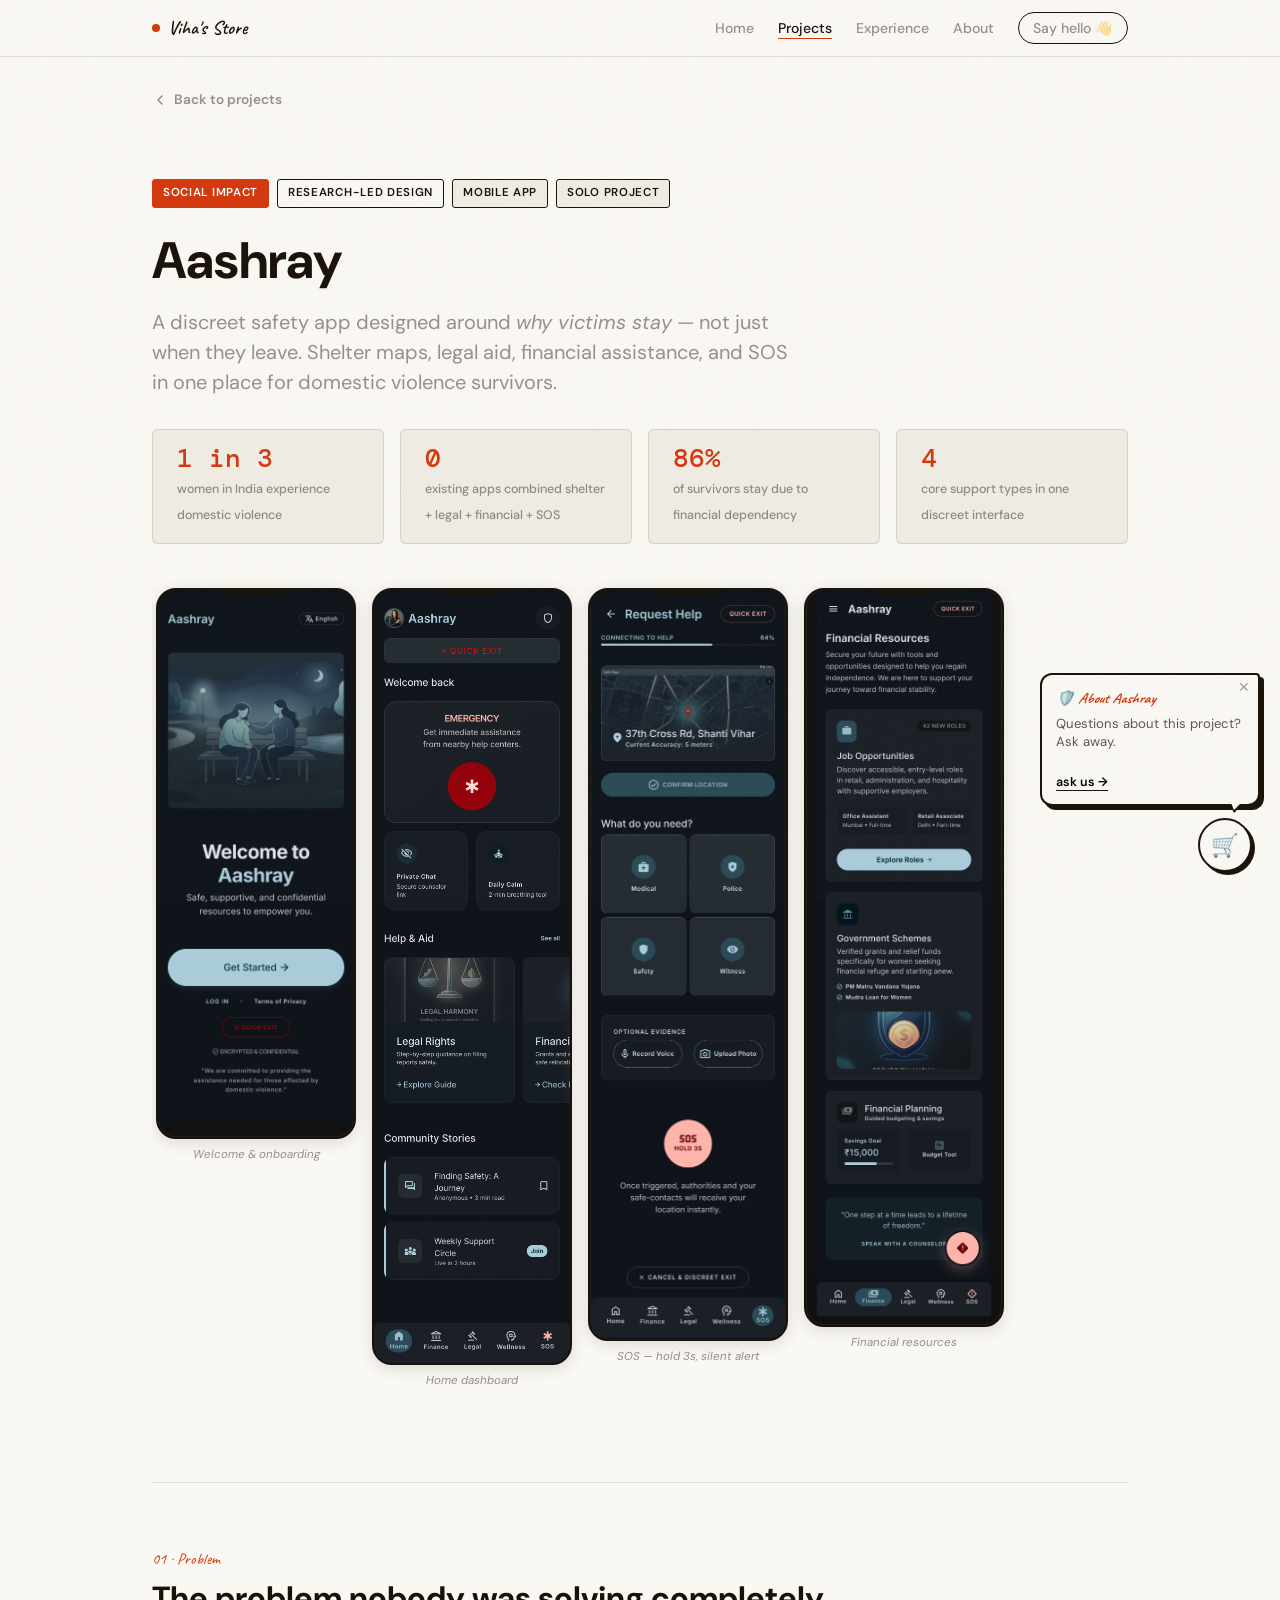
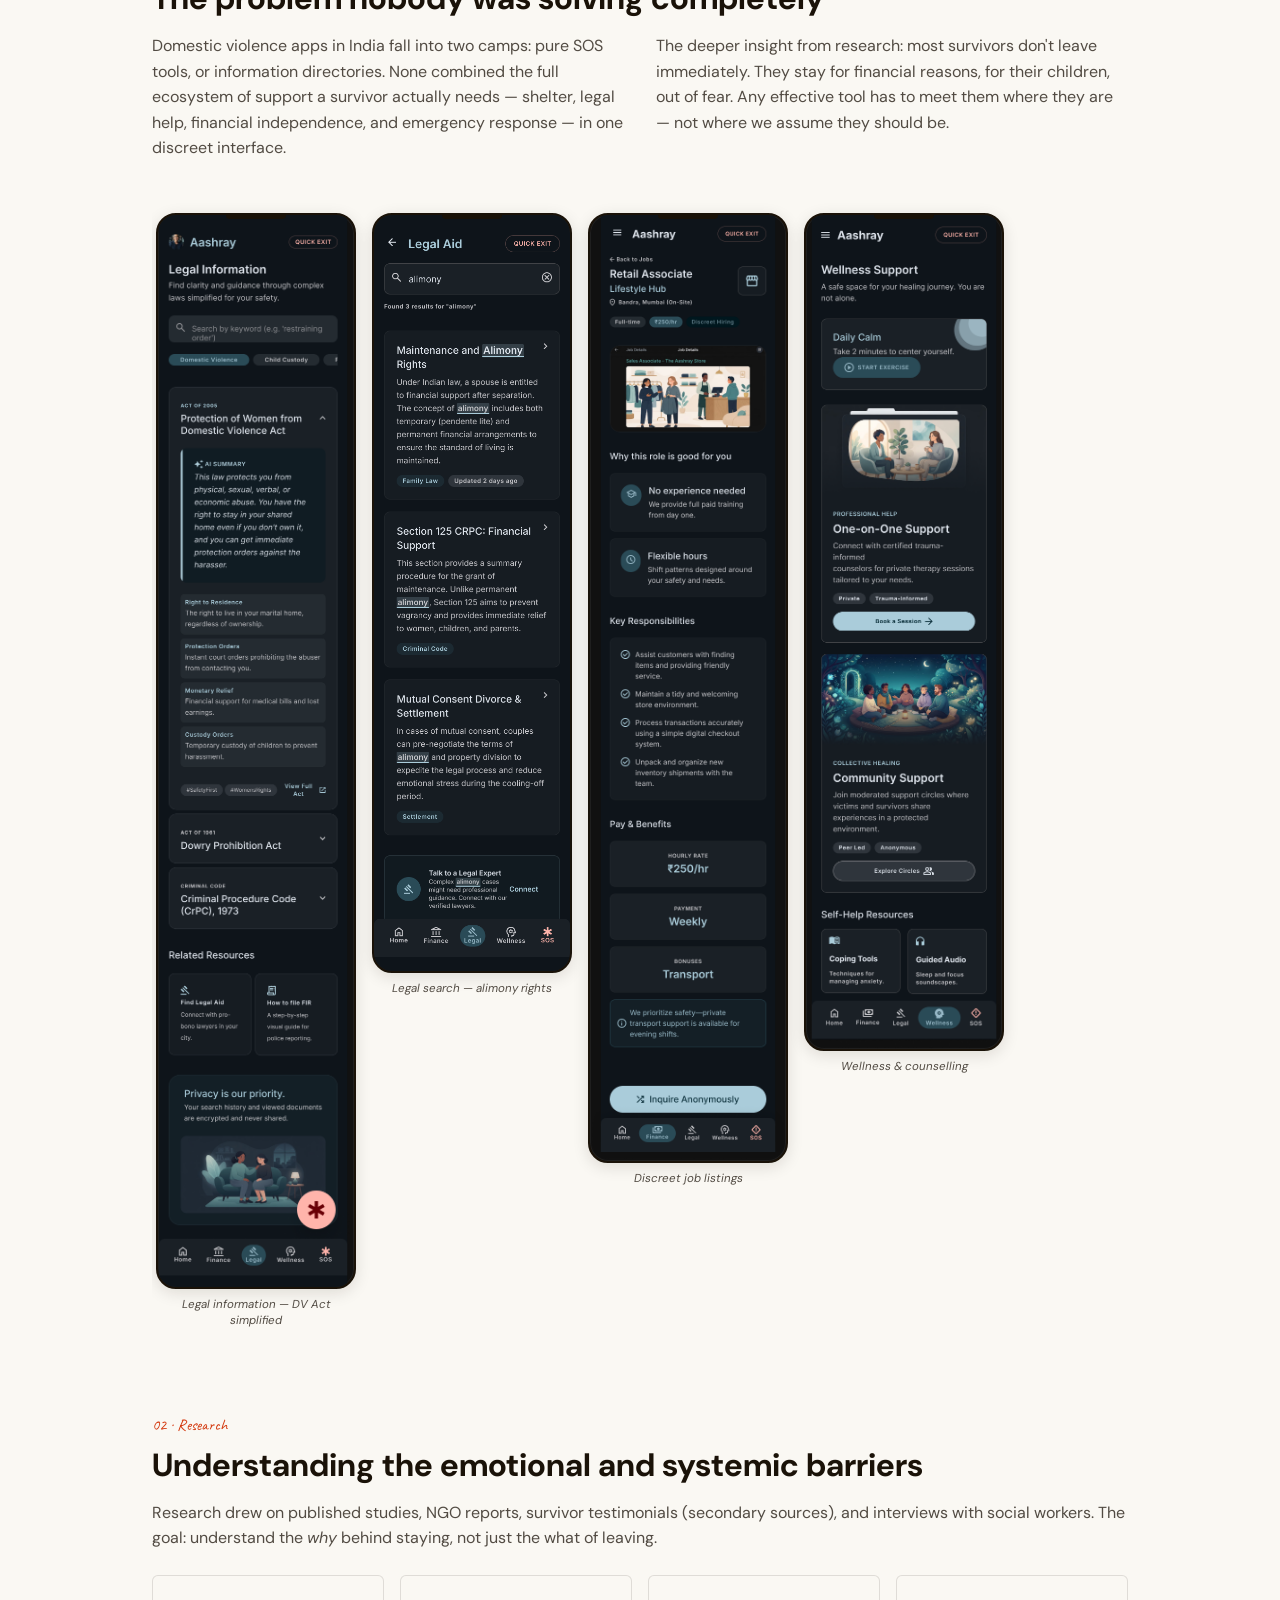
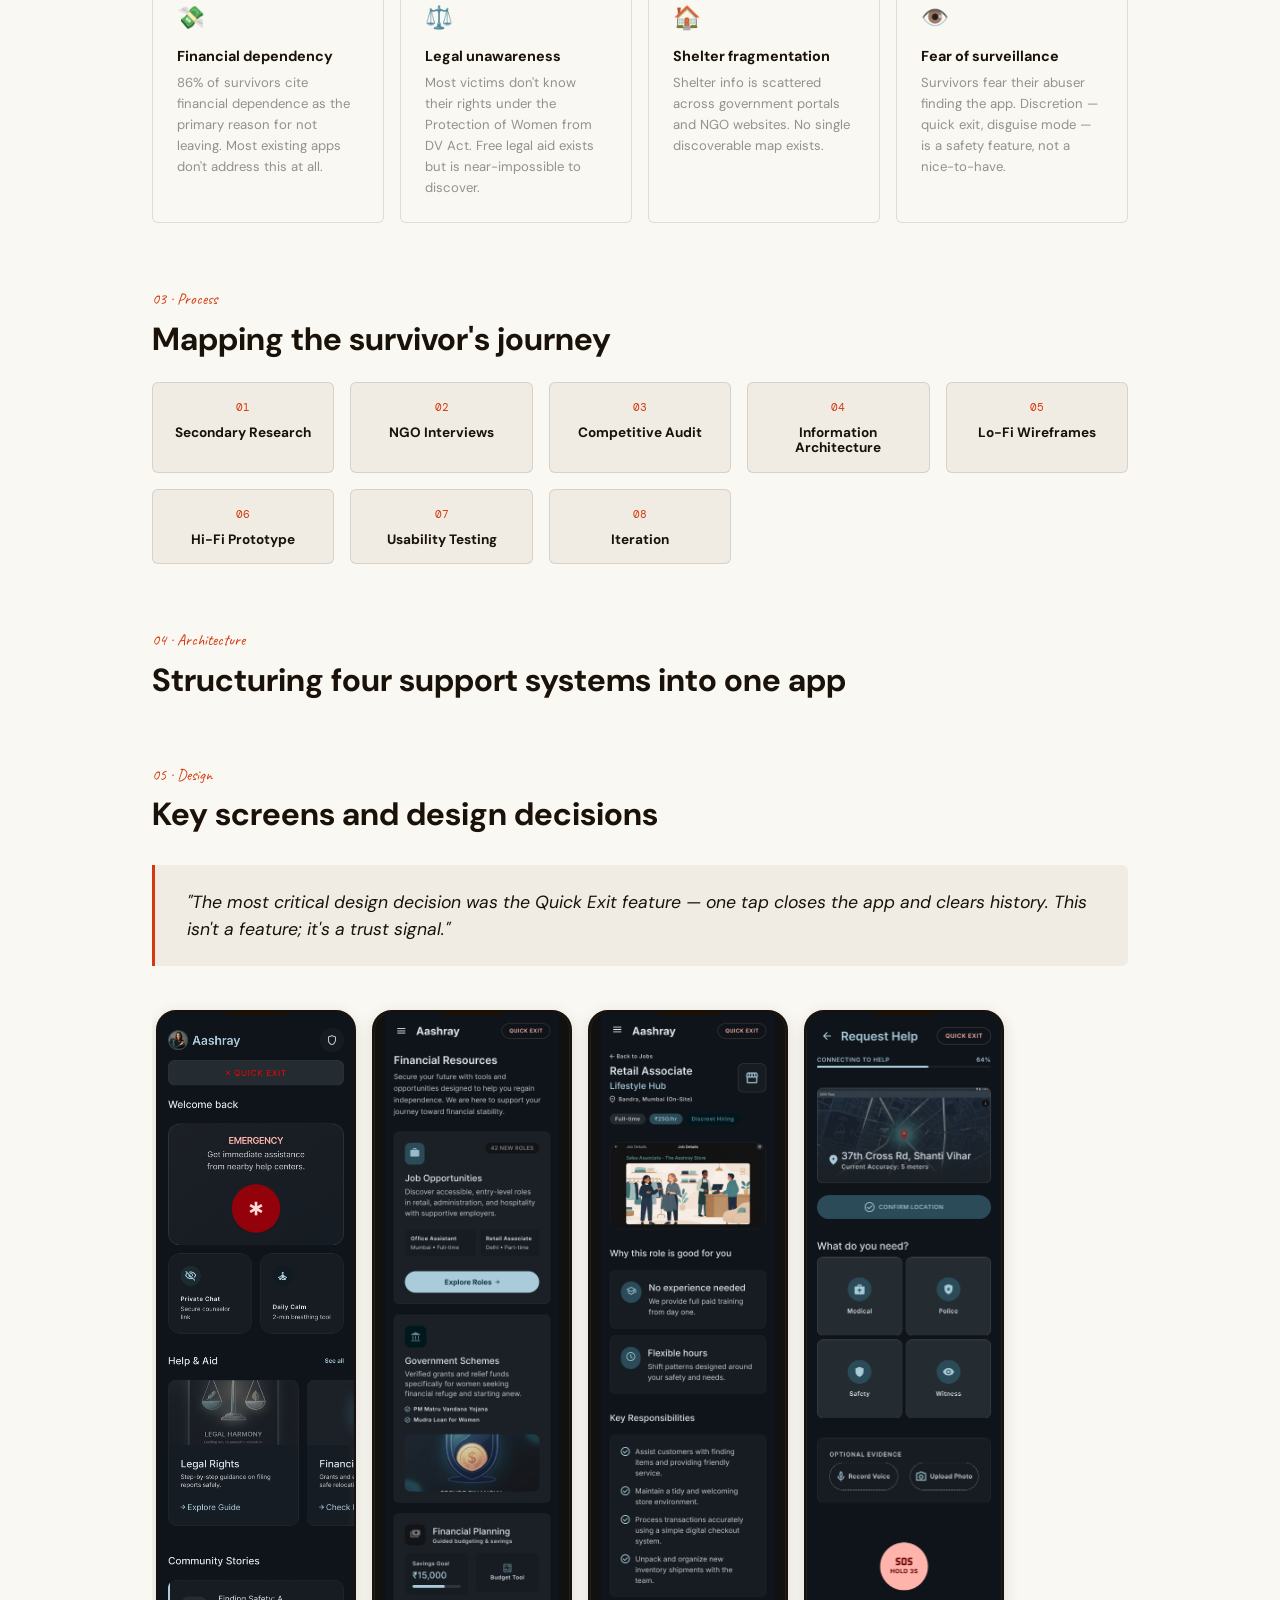
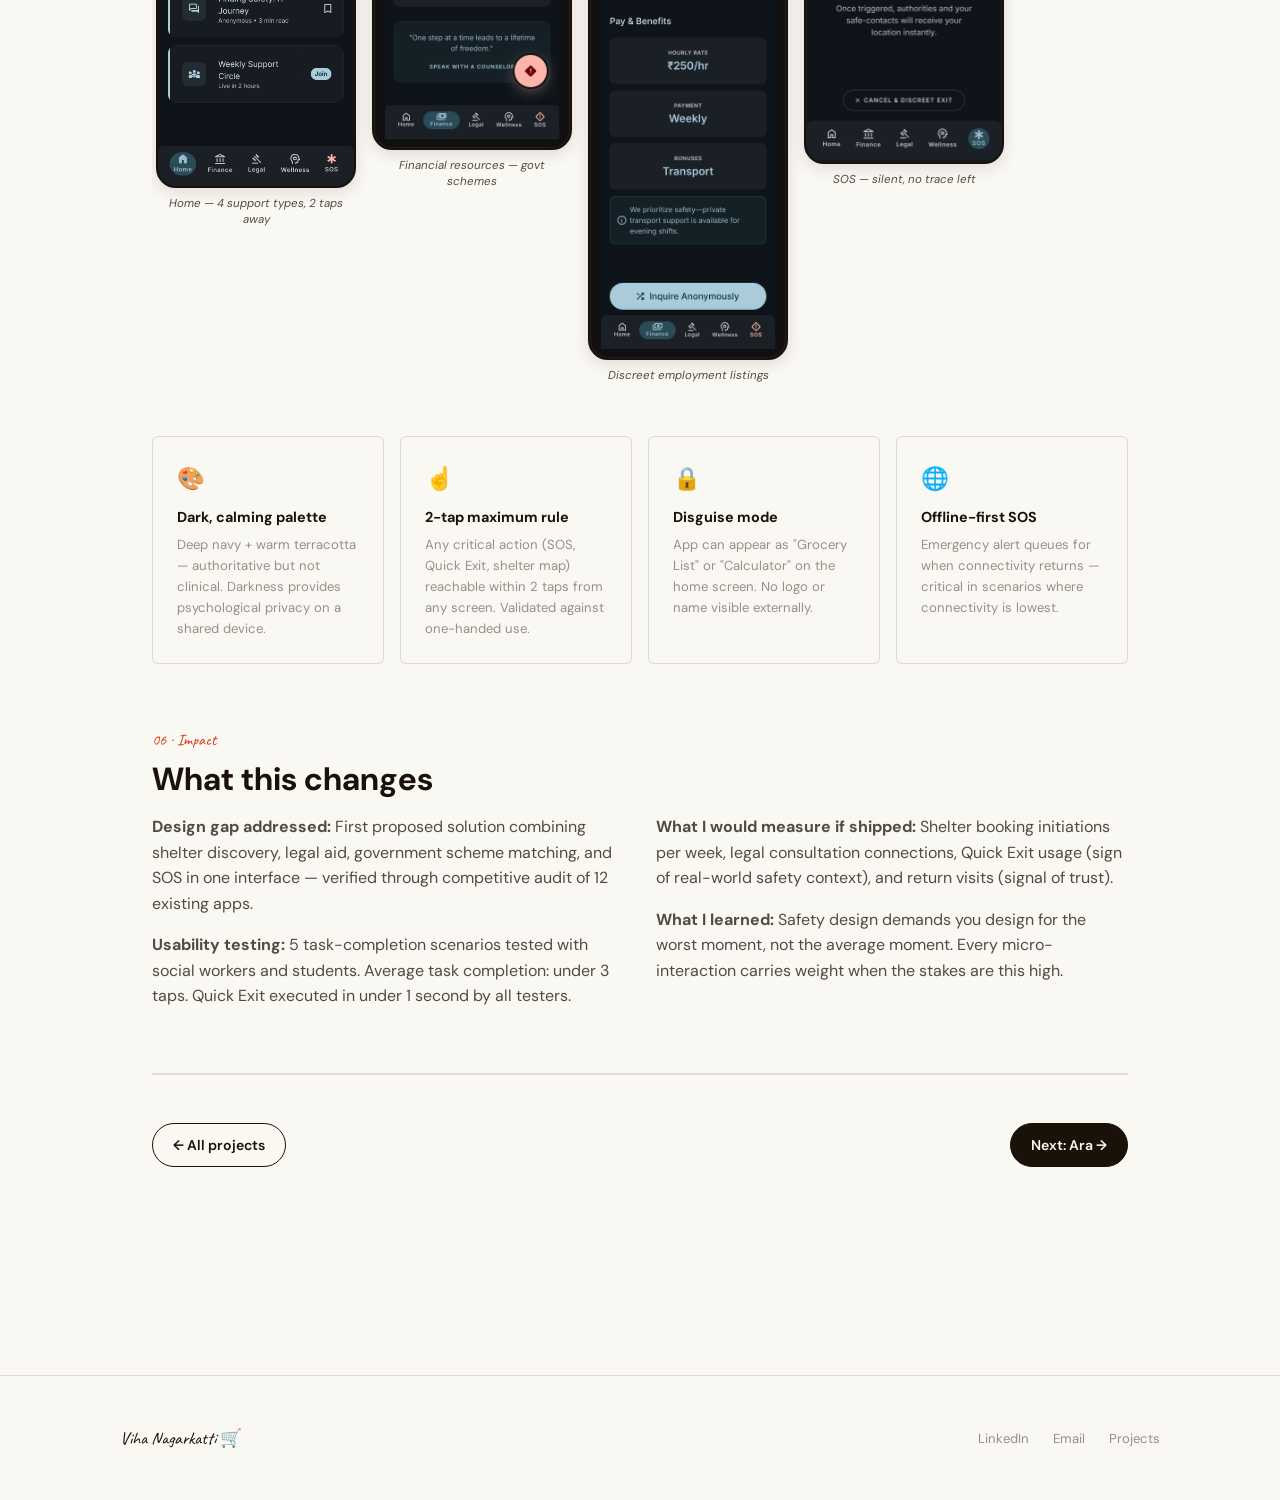
==== aashray.html @ 4f0129bf "initial portfolio" ====
<!DOCTYPE html>
<html lang="en">
<head>
  <meta charset="UTF-8" />
  <meta name="viewport" content="width=device-width, initial-scale=1.0" />
  <title>Aashray — Viha Nagarkatti</title>
  <link rel="preconnect" href="https://fonts.googleapis.com" />
  <link rel="preconnect" href="https://fonts.gstatic.com" crossorigin />
  <link href="https://fonts.googleapis.com/css2?family=Caveat:wght@400;500;600;700&family=DM+Sans:ital,opsz,wght@0,9..40,300;0,9..40,400;0,9..40,500;0,9..40,600;0,9..40,700;1,9..40,400&family=DM+Mono:wght@400;500&display=swap" rel="stylesheet" />
  <link rel="stylesheet" href="style.css" />
  <style>
    :root { --project-accent: #c0392b; }
    /* Screen gallery */
    .screen-gallery {
      display: grid;
      grid-template-columns: repeat(auto-fill, minmax(200px, 1fr));
      gap: 16px;
      margin: 24px 0;
    }
    .screen-gallery.wide { grid-template-columns: repeat(auto-fill, minmax(280px, 1fr)); }
    .screen-item { position: relative; }
    .screen-item img {
      width: 100%;
      height: auto;
      display: block;
      border-radius: 8px;
      border: 1px solid var(--faint);
      transition: transform .2s ease, box-shadow .2s ease;
    }
    .screen-item img:hover { transform: translateY(-4px); box-shadow: 0 12px 32px rgba(26,18,8,0.12); }
    .screen-caption {
      font-size: 0.75rem;
      color: var(--mid);
      margin-top: 8px;
      line-height: 1.4;
      font-style: italic;
    }
    .screen-single img {
      width: 100%;
      height: auto;
      display: block;
      border-radius: 8px;
      border: 1px solid var(--faint);
    }
    /* Full-width image block */
    .img-full {
      margin: 28px 0;
      border-radius: 8px;
      overflow: hidden;
      border: 1px solid var(--faint);
    }
    .img-full img { width: 100%; height: auto; display: block; }
    .img-caption {
      padding: 10px 16px;
      font-size: 0.78rem;
      color: var(--mid);
      font-style: italic;
      border-top: 1px solid var(--faint);
      background: var(--shelf-bg);
    }
  </style>
</head>
<body>

<nav class="nav">
  <div class="nav-inner">
    <a href="index.html" class="nav-logo"><span class="nav-logo-dot"></span>Viha's Store</a>
    <ul class="nav-links">
      <li><a href="index.html">Home</a></li>
      <li><a href="projects.html" class="active">Projects</a></li>
      <li><a href="work.html">Experience</a></li>
      <li><a href="about.html">About</a></li>
      <li><a href="mailto:vihanagarkatti@gmail.com" class="nav-cta">Say hello 👋</a></li>
    </ul>
  </div>
</nav>

<div class="page">
  <a href="projects.html" class="back-link">
    <svg width="16" height="16" viewBox="0 0 16 16" fill="none"><path d="M10 12L6 8l4-4" stroke="currentColor" stroke-width="1.5" stroke-linecap="round"/></svg>
    Back to projects
  </a>

  <!-- HERO -->
  <header class="cs-hero fade-up">
    <div class="cs-meta">
      <span class="tag tag-grocery">Social Impact</span>
      <span class="tag tag-outline">Research-Led Design</span>
      <span class="tag tag-soft">Mobile App</span>
      <span class="tag tag-soft">Solo Project</span>
    </div>
    <h1 class="cs-title">Aashray</h1>
    <p class="cs-subtitle">A discreet safety app designed around <em>why victims stay</em> — not just when they leave. Shelter maps, legal aid, financial assistance, and SOS in one place for domestic violence survivors.</p>

    <div class="cs-stats">
      <div class="cs-stat">
        <span class="cs-stat-num">1 in 3</span>
        <span class="cs-stat-label">women in India experience domestic violence</span>
      </div>
      <div class="cs-stat">
        <span class="cs-stat-num">0</span>
        <span class="cs-stat-label">existing apps combined shelter + legal + financial + SOS</span>
      </div>
      <div class="cs-stat">
        <span class="cs-stat-num">86%</span>
        <span class="cs-stat-label">of survivors stay due to financial dependency</span>
      </div>
      <div class="cs-stat">
        <span class="cs-stat-num">4</span>
        <span class="cs-stat-label">core support types in one discreet interface</span>
      </div>
    </div>

    <!-- COVER SCREEN -->
    <div class="phone-gallery">
      <div class="phone-frame">
        <div class="phone-frame-inner"><img src="assets/aashray/aashray-1.png" alt="Aashray welcome screen" /></div>
        <p class="phone-frame-caption">Welcome & onboarding</p>
      </div>
      <div class="phone-frame">
        <div class="phone-frame-inner"><img src="assets/aashray/aashray-2.png" alt="Aashray home dashboard" /></div>
        <p class="phone-frame-caption">Home dashboard</p>
      </div>
      <div class="phone-frame">
        <div class="phone-frame-inner"><img src="assets/aashray/aashray-5.png" alt="Aashray SOS screen" /></div>
        <p class="phone-frame-caption">SOS — hold 3s, silent alert</p>
      </div>
      <div class="phone-frame">
        <div class="phone-frame-inner"><img src="assets/aashray/aashray-6.png" alt="Aashray financial resources" /></div>
        <p class="phone-frame-caption">Financial resources</p>
      </div>
    </div>
  </header>

  <!-- BODY -->
  <div class="cs-body">

    <!-- PROBLEM -->
    <div class="cs-section fade-up">
      <span class="cs-section-label">01 · Problem</span>
      <h2>The problem nobody was solving completely</h2>
      <div class="two-col">
        <p>Domestic violence apps in India fall into two camps: pure SOS tools, or information directories. None combined the full ecosystem of support a survivor actually needs — shelter, legal help, financial independence, and emergency response — in one discreet interface.</p>
        <p>The deeper insight from research: most survivors don't leave immediately. They stay for financial reasons, for their children, out of fear. Any effective tool has to meet them where they are — not where we assume they should be.</p>
      </div>

      <div class="phone-gallery">
        <div class="phone-frame">
          <div class="phone-frame-inner"><img src="assets/aashray/aashray-3.png" alt="Aashray legal information screen" /></div>
          <p class="phone-frame-caption">Legal information — DV Act simplified</p>
        </div>
        <div class="phone-frame">
          <div class="phone-frame-inner"><img src="assets/aashray/aashray-4.png" alt="Aashray legal search" /></div>
          <p class="phone-frame-caption">Legal search — alimony rights</p>
        </div>
        <div class="phone-frame">
          <div class="phone-frame-inner"><img src="assets/aashray/aashray-7.png" alt="Aashray job listing" /></div>
          <p class="phone-frame-caption">Discreet job listings</p>
        </div>
        <div class="phone-frame">
          <div class="phone-frame-inner"><img src="assets/aashray/aashray-8.png" alt="Aashray wellness support" /></div>
          <p class="phone-frame-caption">Wellness & counselling</p>
        </div>
      </div>
    </div>

    <!-- RESEARCH -->
    <div class="cs-section fade-up">
      <span class="cs-section-label">02 · Research</span>
      <h2>Understanding the emotional and systemic barriers</h2>
      <p>Research drew on published studies, NGO reports, survivor testimonials (secondary sources), and interviews with social workers. The goal: understand the <em>why</em> behind staying, not just the what of leaving.</p>



      <div class="insight-grid" style="margin-top:24px;">
        <div class="insight-card">
          <span class="insight-card-icon">💸</span>
          <h4>Financial dependency</h4>
          <p>86% of survivors cite financial dependence as the primary reason for not leaving. Most existing apps don't address this at all.</p>
        </div>
        <div class="insight-card">
          <span class="insight-card-icon">⚖️</span>
          <h4>Legal unawareness</h4>
          <p>Most victims don't know their rights under the Protection of Women from DV Act. Free legal aid exists but is near-impossible to discover.</p>
        </div>
        <div class="insight-card">
          <span class="insight-card-icon">🏠</span>
          <h4>Shelter fragmentation</h4>
          <p>Shelter info is scattered across government portals and NGO websites. No single discoverable map exists.</p>
        </div>
        <div class="insight-card">
          <span class="insight-card-icon">👁️</span>
          <h4>Fear of surveillance</h4>
          <p>Survivors fear their abuser finding the app. Discretion — quick exit, disguise mode — is a safety feature, not a nice-to-have.</p>
        </div>
      </div>
    </div>

    <!-- USER JOURNEY -->
    <div class="cs-section fade-up">
      <span class="cs-section-label">03 · Process</span>
      <h2>Mapping the survivor's journey</h2>



      <div class="process-steps">
        <div class="process-step"><span class="process-step-num">01</span><h4>Secondary Research</h4></div>
        <div class="process-step"><span class="process-step-num">02</span><h4>NGO Interviews</h4></div>
        <div class="process-step"><span class="process-step-num">03</span><h4>Competitive Audit</h4></div>
        <div class="process-step"><span class="process-step-num">04</span><h4>Information Architecture</h4></div>
        <div class="process-step"><span class="process-step-num">05</span><h4>Lo-Fi Wireframes</h4></div>
        <div class="process-step"><span class="process-step-num">06</span><h4>Hi-Fi Prototype</h4></div>
        <div class="process-step"><span class="process-step-num">07</span><h4>Usability Testing</h4></div>
        <div class="process-step"><span class="process-step-num">08</span><h4>Iteration</h4></div>
      </div>
    </div>

    <!-- INFORMATION ARCHITECTURE -->
    <div class="cs-section fade-up">
      <span class="cs-section-label">04 · Architecture</span>
      <h2>Structuring four support systems into one app</h2>


    </div>

    <!-- DESIGN / SCREENS -->
    <div class="cs-section fade-up">
      <span class="cs-section-label">05 · Design</span>
      <h2>Key screens and design decisions</h2>

      <div class="cs-quote">
        <p>"The most critical design decision was the Quick Exit feature — one tap closes the app and clears history. This isn't a feature; it's a trust signal."</p>
      </div>

      <div class="phone-gallery" style="margin-top:20px;">
        <div class="phone-frame">
          <div class="phone-frame-inner"><img src="assets/aashray/aashray-2.png" alt="Aashray home dashboard" /></div>
          <p class="phone-frame-caption">Home — 4 support types, 2 taps away</p>
        </div>
        <div class="phone-frame">
          <div class="phone-frame-inner"><img src="assets/aashray/aashray-6.png" alt="Financial resources" /></div>
          <p class="phone-frame-caption">Financial resources — govt schemes</p>
        </div>
        <div class="phone-frame">
          <div class="phone-frame-inner"><img src="assets/aashray/aashray-7.png" alt="Discreet job listings" /></div>
          <p class="phone-frame-caption">Discreet employment listings</p>
        </div>
        <div class="phone-frame">
          <div class="phone-frame-inner"><img src="assets/aashray/aashray-5.png" alt="SOS screen" /></div>
          <p class="phone-frame-caption">SOS — silent, no trace left</p>
        </div>
      </div>

      <div class="insight-grid" style="margin-top:32px;">
        <div class="insight-card">
          <span class="insight-card-icon">🎨</span>
          <h4>Dark, calming palette</h4>
          <p>Deep navy + warm terracotta — authoritative but not clinical. Darkness provides psychological privacy on a shared device.</p>
        </div>
        <div class="insight-card">
          <span class="insight-card-icon">☝️</span>
          <h4>2-tap maximum rule</h4>
          <p>Any critical action (SOS, Quick Exit, shelter map) reachable within 2 taps from any screen. Validated against one-handed use.</p>
        </div>
        <div class="insight-card">
          <span class="insight-card-icon">🔒</span>
          <h4>Disguise mode</h4>
          <p>App can appear as "Grocery List" or "Calculator" on the home screen. No logo or name visible externally.</p>
        </div>
        <div class="insight-card">
          <span class="insight-card-icon">🌐</span>
          <h4>Offline-first SOS</h4>
          <p>Emergency alert queues for when connectivity returns — critical in scenarios where connectivity is lowest.</p>
        </div>
      </div>
    </div>

    <!-- IMPACT -->
    <div class="cs-section fade-up">
      <span class="cs-section-label">06 · Impact</span>
      <h2>What this changes</h2>
      <div class="two-col">
        <div>
          <p><strong>Design gap addressed:</strong> First proposed solution combining shelter discovery, legal aid, government scheme matching, and SOS in one interface — verified through competitive audit of 12 existing apps.</p>
          <p><strong>Usability testing:</strong> 5 task-completion scenarios tested with social workers and students. Average task completion: under 3 taps. Quick Exit executed in under 1 second by all testers.</p>
        </div>
        <div>
          <p><strong>What I would measure if shipped:</strong> Shelter booking initiations per week, legal consultation connections, Quick Exit usage (sign of real-world safety context), and return visits (signal of trust).</p>
          <p><strong>What I learned:</strong> Safety design demands you design for the worst moment, not the average moment. Every micro-interaction carries weight when the stakes are this high.</p>
        </div>
      </div>
    </div>

    <div class="divider"></div>
    <div style="display:flex;justify-content:space-between;align-items:center;flex-wrap:wrap;gap:16px;padding-bottom:48px;">
      <a href="projects.html" class="btn">← All projects</a>
      <a href="ara.html" class="btn btn-filled">Next: Ara →</a>
    </div>

  </div>
</div>

<footer class="footer">
  <div class="footer-inner">
    <div class="footer-left">Viha Nagarkatti 🛒</div>
    <ul class="footer-links">
      <li><a href="https://www.linkedin.com/in/viha-nagarkatti-382a371a8" target="_blank">LinkedIn</a></li>
      <li><a href="mailto:vihanagarkatti@gmail.com">Email</a></li>
      <li><a href="projects.html">Projects</a></li>
    </ul>
  </div>
</footer>

<div class="chat-announce" id="chatAnnounce"><button class="announce-dismiss" id="announceDismiss">✕</button><span class="announce-headline">🛡️ About Aashray</span><p class="announce-body">Questions about this project? Ask away.</p><button class="announce-cta" id="announceCta">ask us →</button></div>
<button class="chat-toggle" id="chatToggle">🛒</button>
<div class="chat-panel" id="chatPanel"><div class="chat-header"><span class="chat-header-icon">🧾</span><span>Store Assistant</span><button class="chat-close" id="chatClose">✕</button></div><div class="chat-messages" id="chatMessages"></div><div class="chat-input-row"><input class="chat-input" id="chatInput" type="text" placeholder="Ask about this project…" autocomplete="off" /><button class="chat-send" id="chatSend">↑</button></div></div>

<script src="main.js"></script>
</body>
</html>
---- style.css ----
/* ================================================================
   VIHA NAGARKATTI PORTFOLIO — SHARED DESIGN SYSTEM
   Grocery store theme · recruiter-optimised · 2025
================================================================ */

/* ── GOOGLE FONTS ── */
@import url('https://fonts.googleapis.com/css2?family=Caveat:wght@400;500;600;700&family=DM+Sans:ital,opsz,wght@0,9..40,300;0,9..40,400;0,9..40,500;0,9..40,600;0,9..40,700;1,9..40,400&family=DM+Mono:wght@400;500&display=swap');

/* ── TOKENS ── */
:root {
  --ink:       #1a1208;
  --paper:     #faf8f3;
  --accent:    #d4380d;
  --accent-2:  #e8a045;
  --faint:     rgba(26,18,8,0.12);
  --shelf-bg:  #f0ece3;
  --mid:       rgba(26,18,8,0.45);

  /* typography */
  --font-hand: 'Caveat', cursive;
  --font-body: 'DM Sans', sans-serif;
  --font-mono: 'DM Mono', monospace;

  /* spacing scale */
  --sp-1: 4px; --sp-2: 8px; --sp-3: 12px; --sp-4: 16px;
  --sp-5: 24px; --sp-6: 32px; --sp-7: 48px; --sp-8: 64px;
  --sp-9: 96px;

  /* radius */
  --r-sm: 3px; --r-md: 6px; --r-pill: 999px;
}

/* ── RESET ── */
*, *::before, *::after { box-sizing: border-box; margin: 0; padding: 0; }
html { scroll-behavior: smooth; }

body {
  font-family: var(--font-body);
  font-size: 16px;
  line-height: 1.6;
  background: var(--paper);
  color: var(--ink);
  overflow-x: hidden;
  -webkit-font-smoothing: antialiased;
}

/* ── PAPER GRAIN ── */
body::before {
  content: '';
  position: fixed;
  inset: 0;
  pointer-events: none;
  z-index: 9999;
  opacity: .028;
  background-image: url("data:image/svg+xml,%3Csvg xmlns='http://www.w3.org/2000/svg' width='300' height='300'%3E%3Cfilter id='n'%3E%3CfeTurbulence type='fractalNoise' baseFrequency='0.9' numOctaves='4' stitchTiles='stitch'/%3E%3C/filter%3E%3Crect width='300' height='300' filter='url(%23n)' opacity='1'/%3E%3C/svg%3E");
}

/* ── TYPOGRAPHY SCALE ── */
h1, h2, h3, h4 { font-family: var(--font-body); font-weight: 700; line-height: 1.15; }
h1 { font-size: clamp(2rem, 5vw, 3.2rem); }
h2 { font-size: clamp(1.4rem, 3vw, 2rem); }
h3 { font-size: clamp(1.1rem, 2vw, 1.4rem); }
h4 { font-size: 1rem; }
p { margin-bottom: var(--sp-4); }
p:last-child { margin-bottom: 0; }
a { color: inherit; }

.hand { font-family: var(--font-hand); }
.mono { font-family: var(--font-mono); font-size: 0.85em; }
.accent { color: var(--accent); }
.muted { color: var(--mid); }
.small { font-size: 0.85rem; }
.label {
  font-size: 0.72rem;
  font-weight: 600;
  letter-spacing: 0.1em;
  text-transform: uppercase;
  opacity: 0.5;
}

/* ── NAV ── */
.nav {
  position: sticky;
  top: 0;
  z-index: 100;
  background: var(--paper);
  border-bottom: 1.5px solid var(--faint);
  backdrop-filter: blur(8px);
}
.nav-inner {
  max-width: 1040px;
  margin: 0 auto;
  padding: 0 var(--sp-6);
  height: 56px;
  display: flex;
  align-items: center;
  justify-content: space-between;
}
.nav-logo {
  font-family: var(--font-hand);
  font-size: 1.2rem;
  font-weight: 600;
  text-decoration: none;
  color: var(--ink);
  display: flex;
  align-items: center;
  gap: 8px;
}
.nav-logo-dot {
  width: 8px; height: 8px;
  border-radius: 50%;
  background: var(--accent);
  animation: blink 2s ease-in-out infinite;
  flex-shrink: 0;
}
@keyframes blink { 0%,100%{ opacity:1 } 50%{ opacity:.2 } }

.nav-links {
  display: flex;
  align-items: center;
  gap: var(--sp-5);
  list-style: none;
}
.nav-links a {
  font-size: 0.88rem;
  font-weight: 500;
  text-decoration: none;
  color: var(--mid);
  transition: color .15s;
  position: relative;
}
.nav-links a:hover,
.nav-links a.active { color: var(--ink); }
.nav-links a.active::after {
  content: '';
  position: absolute;
  bottom: -2px; left: 0; right: 0;
  height: 1.5px;
  background: var(--accent);
  border-radius: 1px;
}
.nav-cta {
  font-size: 0.8rem;
  font-weight: 600;
  padding: 6px 14px;
  border: 1.5px solid var(--ink);
  border-radius: var(--r-pill);
  text-decoration: none;
  color: var(--ink);
  transition: background .15s, color .15s;
  white-space: nowrap;
}
.nav-cta:hover { background: var(--ink); color: var(--paper); }

/* ── PAGE WRAPPER ── */
.page { max-width: 1040px; margin: 0 auto; padding: 0 var(--sp-6) var(--sp-9); }

/* ── BUTTONS ── */
.btn {
  display: inline-flex;
  align-items: center;
  gap: 8px;
  font-family: var(--font-body);
  font-size: 0.88rem;
  font-weight: 600;
  padding: 10px 20px;
  border-radius: var(--r-pill);
  border: 1.5px solid var(--ink);
  text-decoration: none;
  cursor: pointer;
  transition: transform .14s ease, box-shadow .14s ease, background .14s, color .14s;
  white-space: nowrap;
  background: transparent;
  color: var(--ink);
}
.btn:hover {
  transform: translate(-2px,-2px);
  box-shadow: 3px 3px 0 var(--ink);
}
.btn-filled { background: var(--ink); color: var(--paper); }
.btn-filled:hover { background: var(--ink); color: var(--paper); }
.btn-accent { background: var(--accent); color: #fff; border-color: var(--accent); }
.btn-accent:hover { box-shadow: 3px 3px 0 var(--ink); }

/* ── TAGS ── */
.tag {
  display: inline-block;
  font-size: 0.72rem;
  font-weight: 600;
  letter-spacing: 0.06em;
  text-transform: uppercase;
  padding: 4px 10px;
  border-radius: var(--r-sm);
  border: 1.5px solid currentColor;
}
.tag-grocery { background: var(--accent); color: #fff; border-color: var(--accent); }
.tag-outline  { background: transparent; color: var(--ink); }
.tag-filled   { background: var(--ink); color: var(--paper); }
.tag-soft     { background: var(--shelf-bg); color: var(--ink); }

/* ── DIVIDER ── */
.divider {
  height: 1.5px;
  background: var(--faint);
  margin: var(--sp-7) 0;
}
.divider-ink {
  height: 1.5px;
  background: var(--ink);
  margin: var(--sp-7) 0;
}

/* ── CASE STUDY LAYOUT ── */
.cs-hero {
  padding: var(--sp-8) 0 var(--sp-7);
  border-bottom: 1.5px solid var(--faint);
}
.cs-meta {
  display: flex;
  flex-wrap: wrap;
  gap: var(--sp-2);
  margin-bottom: var(--sp-5);
}
.cs-title { margin-bottom: var(--sp-4); }
.cs-subtitle {
  font-size: clamp(1rem, 2.5vw, 1.25rem);
  color: var(--mid);
  max-width: 640px;
  line-height: 1.5;
  margin-bottom: var(--sp-6);
  font-weight: 400;
}

.cs-stats {
  display: grid;
  grid-template-columns: repeat(auto-fit, minmax(140px, 1fr));
  gap: var(--sp-4);
  margin: var(--sp-6) 0;
}
.cs-stat {
  padding: var(--sp-4) var(--sp-5);
  border: 1.5px solid var(--faint);
  border-radius: var(--r-md);
  background: var(--shelf-bg);
}
.cs-stat-num {
  font-family: var(--font-mono);
  font-size: 1.6rem;
  font-weight: 500;
  color: var(--accent);
  display: block;
  line-height: 1;
  margin-bottom: 4px;
}
.cs-stat-label {
  font-size: 0.78rem;
  color: var(--mid);
  font-weight: 500;
}

/* Case study sections */
.cs-body { padding: var(--sp-8) 0; }
.cs-section { margin-bottom: var(--sp-8); }
.cs-section-label {
  font-family: var(--font-hand);
  font-size: 1rem;
  color: var(--accent);
  margin-bottom: var(--sp-2);
  display: block;
}
.cs-section h2 { margin-bottom: var(--sp-4); }
.cs-section p { color: rgba(26,18,8,0.75); }

/* two-column text layout */
.two-col {
  display: grid;
  grid-template-columns: 1fr 1fr;
  gap: var(--sp-6);
}

/* image blocks */
.cs-img-block {
  margin: var(--sp-6) 0;
  border: 1.5px solid var(--faint);
  border-radius: var(--r-md);
  overflow: hidden;
}
.cs-img-block img {
  width: 100%;
  height: auto;
  display: block;
}
.cs-img-caption {
  padding: var(--sp-3) var(--sp-4);
  font-size: 0.8rem;
  color: var(--mid);
  border-top: 1.5px solid var(--faint);
  background: var(--shelf-bg);
  font-style: italic;
}

/* placeholder image (replace with real screens) */
.cs-img-placeholder {
  background: var(--shelf-bg);
  display: flex;
  align-items: center;
  justify-content: center;
  font-family: var(--font-hand);
  color: rgba(26,18,8,0.3);
  font-size: 0.9rem;
  text-align: center;
  padding: var(--sp-5);
  border-radius: var(--r-md) var(--r-md) 0 0;
  min-height: 300px;
}
/* ================================================================
   WIDE IMAGE PLACEHOLDER — fills the card without extra height
================================================================ */
.cs-img-placeholder svg {
  max-width: 100%;
  height: auto;
  display: block;
}

/* insight / callout cards */
.insight-grid {
  display: grid;
  grid-template-columns: repeat(auto-fit, minmax(200px, 1fr));
  gap: var(--sp-4);
  margin: var(--sp-5) 0;
}
.insight-card {
  padding: var(--sp-5);
  border: 1.5px solid var(--faint);
  border-radius: var(--r-md);
  background: var(--paper);
}
.insight-card-icon {
  font-size: 1.4rem;
  margin-bottom: var(--sp-3);
  display: block;
}
.insight-card h4 { margin-bottom: var(--sp-2); font-size: 0.9rem; }
.insight-card p  { font-size: 0.82rem; color: var(--mid); margin: 0; }

/* process steps */
.process-steps {
  display: grid;
  grid-template-columns: repeat(auto-fit, minmax(150px, 1fr));
  gap: var(--sp-4);
  margin: var(--sp-5) 0;
}
.process-step {
  position: relative;
  padding: var(--sp-4);
  background: var(--shelf-bg);
  border-radius: var(--r-md);
  border: 1.5px solid var(--faint);
  text-align: center;
}
.process-step-num {
  font-family: var(--font-mono);
  font-size: 0.7rem;
  color: var(--accent);
  display: block;
  margin-bottom: var(--sp-2);
}
.process-step h4 { font-size: 0.85rem; }

/* big quote block */
.cs-quote {
  margin: var(--sp-6) 0;
  padding: var(--sp-5) var(--sp-6);
  border-left: 3px solid var(--accent);
  background: var(--shelf-bg);
  border-radius: 0 var(--r-md) var(--r-md) 0;
}
.cs-quote p {
  font-size: 1.1rem;
  font-style: italic;
  color: var(--ink);
  margin: 0;
  line-height: 1.5;
}

/* ── FOOTER ── */
.footer {
  border-top: 1.5px solid var(--faint);
  padding: var(--sp-7) var(--sp-6);
}
.footer-inner {
  max-width: 1040px;
  margin: 0 auto;
  display: flex;
  justify-content: space-between;
  align-items: center;
  flex-wrap: wrap;
  gap: var(--sp-4);
}
.footer-left {
  font-family: var(--font-hand);
  font-size: 1.1rem;
}
.footer-links {
  display: flex;
  gap: var(--sp-5);
  list-style: none;
}
.footer-links a {
  font-size: 0.82rem;
  color: var(--mid);
  text-decoration: none;
  transition: color .15s;
}
.footer-links a:hover { color: var(--ink); }

/* ── TICKER ── */
.ticker-wrap {
  overflow: hidden;
  border-top: 1.5px solid var(--faint);
  border-bottom: 1.5px solid var(--faint);
  padding: 10px 0;
}
.ticker-track {
  display: inline-flex;
  white-space: nowrap;
  animation: ticker 22s linear infinite;
  font-size: 0.8rem;
  color: var(--mid);
  letter-spacing: 0.08em;
}
.ticker-track span { margin-right: 48px; }
@keyframes ticker { from{ transform:translateX(0) } to{ transform:translateX(-50%) } }

/* ── BACK LINK ── */
.back-link {
  display: inline-flex;
  align-items: center;
  gap: 6px;
  font-size: 0.85rem;
  font-weight: 600;
  text-decoration: none;
  color: var(--mid);
  padding: var(--sp-6) 0 0;
  transition: color .15s;
}
.back-link:hover { color: var(--ink); }
.back-link svg { transition: transform .15s; }
.back-link:hover svg { transform: translateX(-3px); }

/* ── CHAT BOT ── */
.chat-toggle {
  position: fixed;
  bottom: 28px; right: 28px;
  width: 54px; height: 54px;
  border-radius: 50%;
  border: 2px solid var(--ink);
  background: var(--paper);
  cursor: pointer;
  display: flex; align-items: center; justify-content: center;
  font-size: 1.4rem;
  transition: transform .15s ease, box-shadow .15s ease;
  z-index: 201;
  box-shadow: 3px 3px 0 var(--ink);
}
.chat-toggle:hover { transform: translate(-2px,-2px); box-shadow: 5px 5px 0 var(--ink); }

.chat-announce {
  position: fixed;
  bottom: 94px; right: 20px;
  width: 220px;
  background: var(--paper);
  border: 2px solid var(--ink);
  border-radius: 12px 4px 12px 12px;
  box-shadow: 4px 4px 0 var(--ink);
  padding: 12px 14px 10px;
  z-index: 200;
  opacity: 0;
  transform: translateY(10px);
  pointer-events: none;
  transition: opacity .28s ease, transform .28s cubic-bezier(.34,1.4,.64,1);
}
.chat-announce::after {
  content: '';
  position: absolute;
  bottom: -9px; right: 16px;
  width: 0; height: 0;
  border-left: 4px solid transparent;
  border-right: 8px solid transparent;
  border-top: 8px solid var(--ink);
}
.chat-announce::before {
  content: '';
  position: absolute;
  bottom: -6px; right: 17px;
  width: 0; height: 0;
  border-left: 3px solid transparent;
  border-right: 7px solid transparent;
  border-top: 7px solid var(--paper);
  z-index: 1;
}
.chat-announce.visible { opacity: 1; transform: translateY(0); pointer-events: all; }
.announce-dismiss {
  position: absolute; top: 6px; right: 8px;
  background: none; border: none; cursor: pointer;
  font-size: .85rem; opacity: .35; line-height: 1;
}
.announce-dismiss:hover { opacity: .8; }
.announce-headline {
  font-family: var(--font-hand);
  font-style: italic;
  font-size: .92rem;
  font-weight: 700;
  display: block;
  margin-bottom: 4px;
  color: var(--accent);
}
.announce-body { font-size: .82rem; line-height: 1.35; opacity: .7; font-family: var(--font-body); }
.announce-cta {
  display: inline-block;
  margin-top: 8px;
  font-size: .78rem;
  font-weight: 600;
  border-bottom: 1.5px solid var(--ink);
  cursor: pointer;
  background: none;
  border-top: none; border-left: none; border-right: none;
  font-family: var(--font-body);
  padding: 0;
}
.announce-cta:hover { opacity: .6; }

.chat-panel {
  position: fixed;
  bottom: 96px; right: 28px;
  width: min(360px, calc(100vw - 40px));
  max-height: 480px;
  background: var(--paper);
  border: 2px solid var(--ink);
  border-radius: 4px;
  box-shadow: 5px 5px 0 var(--ink);
  display: flex; flex-direction: column;
  z-index: 200;
  transform-origin: bottom right;
  transform: scale(0);
  opacity: 0;
  transition: transform .22s cubic-bezier(.34,1.56,.64,1), opacity .18s ease;
  pointer-events: none;
}
.chat-panel.open { transform: scale(1); opacity: 1; pointer-events: all; }
.chat-header {
  padding: 10px 14px;
  border-bottom: 1.5px solid var(--ink);
  font-weight: 600;
  font-size: .95rem;
  display: flex; align-items: center; gap: 8px;
  flex-shrink: 0;
  font-family: var(--font-body);
}
.chat-header-icon { font-size: 1.2rem; }
.chat-close { margin-left: auto; background: none; border: none; cursor: pointer; font-size: 1.1rem; opacity: .5; }
.chat-close:hover { opacity: 1; }
.chat-messages {
  flex: 1; overflow-y: auto; padding: 14px 14px 6px;
  display: flex; flex-direction: column; gap: 10px;
}
.msg { max-width: 82%; line-height: 1.4; font-size: .88rem; animation: popIn .18s ease; font-family: var(--font-body); }
@keyframes popIn { from{ transform:scale(.88); opacity:0 } to{ transform:scale(1); opacity:1 } }
.msg.bot { align-self: flex-start; background: var(--shelf-bg); border: 1.5px solid var(--ink); border-radius: 0 12px 12px 12px; padding: 8px 12px; }
.msg.user { align-self: flex-end; background: var(--ink); color: var(--paper); border-radius: 12px 0 12px 12px; padding: 8px 12px; }
.chips { display: flex; flex-wrap: wrap; gap: 6px; margin-top: 4px; }
.chip { font-family: var(--font-body); font-size: .82rem; font-weight: 500; border: 1.5px solid var(--ink); background: var(--paper); padding: 4px 10px; border-radius: 999px; cursor: pointer; transition: background .12s, color .12s; }
.chip:hover { background: var(--ink); color: var(--paper); }
.typing { display: flex; gap: 4px; align-items: center; padding: 10px 14px; }
.typing span { width: 7px; height: 7px; border-radius: 50%; background: var(--ink); opacity: .4; animation: bounce .8s ease infinite; }
.typing span:nth-child(2){ animation-delay:.15s }
.typing span:nth-child(3){ animation-delay:.3s }
@keyframes bounce { 0%,80%,100%{ transform: translateY(0) } 40%{ transform:translateY(-6px) } }
.chat-input-row { display: flex; border-top: 1.5px solid var(--ink); flex-shrink: 0; }
.chat-input { flex: 1; border: none; outline: none; background: transparent; font-family: var(--font-body); font-size: .92rem; padding: 10px 12px; color: var(--ink); }
.chat-send { border: none; border-left: 1.5px solid var(--ink); background: transparent; cursor: pointer; padding: 0 14px; font-size: 1.1rem; transition: background .12s; }
.chat-send:hover { background: var(--ink); color: var(--paper); }

/* ── RESPONSIVE ── */
@media (max-width: 768px) {
  .page { padding: 0 var(--sp-4) var(--sp-8); }
  .two-col { grid-template-columns: 1fr; }
  .cs-stats { grid-template-columns: repeat(2, 1fr); }
  .nav-links { display: none; }
  .footer-inner { flex-direction: column; align-items: flex-start; }
}
@media (max-width: 480px) {
  .cs-stats { grid-template-columns: 1fr; }
}

/* ── PHONE FRAME GALLERY ── */
.phone-gallery {
  display: flex;
  gap: 16px;
  flex-wrap: nowrap;
  overflow-x: auto;
  padding: 12px 4px 20px;
  margin: 24px 0;
  -webkit-overflow-scrolling: touch;
  scrollbar-width: thin;
  scrollbar-color: var(--faint) transparent;
}
.phone-gallery::-webkit-scrollbar { height: 4px; }
.phone-gallery::-webkit-scrollbar-thumb { background: var(--faint); border-radius: 2px; }

.phone-frame {
  flex-shrink: 0;
  width: 200px;
  display: flex;
  flex-direction: column;
  gap: 8px;
}
.phone-frame-inner {
  position: relative;
  border-radius: 20px;
  border: 2px solid var(--ink);
  overflow: hidden;
  background: #111;
  box-shadow: 0 4px 16px rgba(26,18,8,0.12), inset 0 0 0 1px rgba(255,255,255,0.06);
}
.phone-frame-inner::before {
  content: '';
  position: absolute;
  top: 0; left: 50%;
  transform: translateX(-50%);
  width: 60px; height: 4px;
  background: var(--ink);
  border-radius: 0 0 4px 4px;
  z-index: 2;
}
.phone-frame-inner img {
  width: 100%;
  height: auto;
  display: block;
  border-radius: 18px;
  transition: transform .25s ease;
}
.phone-frame:hover .phone-frame-inner img { transform: scale(1.02); }
.phone-frame-caption {
  font-size: 0.72rem;
  color: var(--mid);
  line-height: 1.4;
  font-style: italic;
  text-align: center;
  padding: 0 4px;
}

/* Wide non-phone screens (journey maps, blueprints etc.) */
.screen-wide {
  margin: 24px 0;
  border-radius: 8px;
  overflow: hidden;
  border: 1px solid var(--faint);
}
.screen-wide img { width: 100%; height: auto; display: block; }
.screen-wide-caption {
  padding: 10px 16px;
  font-size: 0.78rem;
  color: var(--mid);
  font-style: italic;
  border-top: 1px solid var(--faint);
  background: var(--shelf-bg);
}

/* ── ANIMATIONS ── */
@media (prefers-reduced-motion: no-preference) {
  .fade-up {
    opacity: 0;
    transform: translateY(20px);
    transition: opacity .5s ease, transform .5s ease;
  }
  .fade-up.visible { opacity: 1; transform: translateY(0); }
}
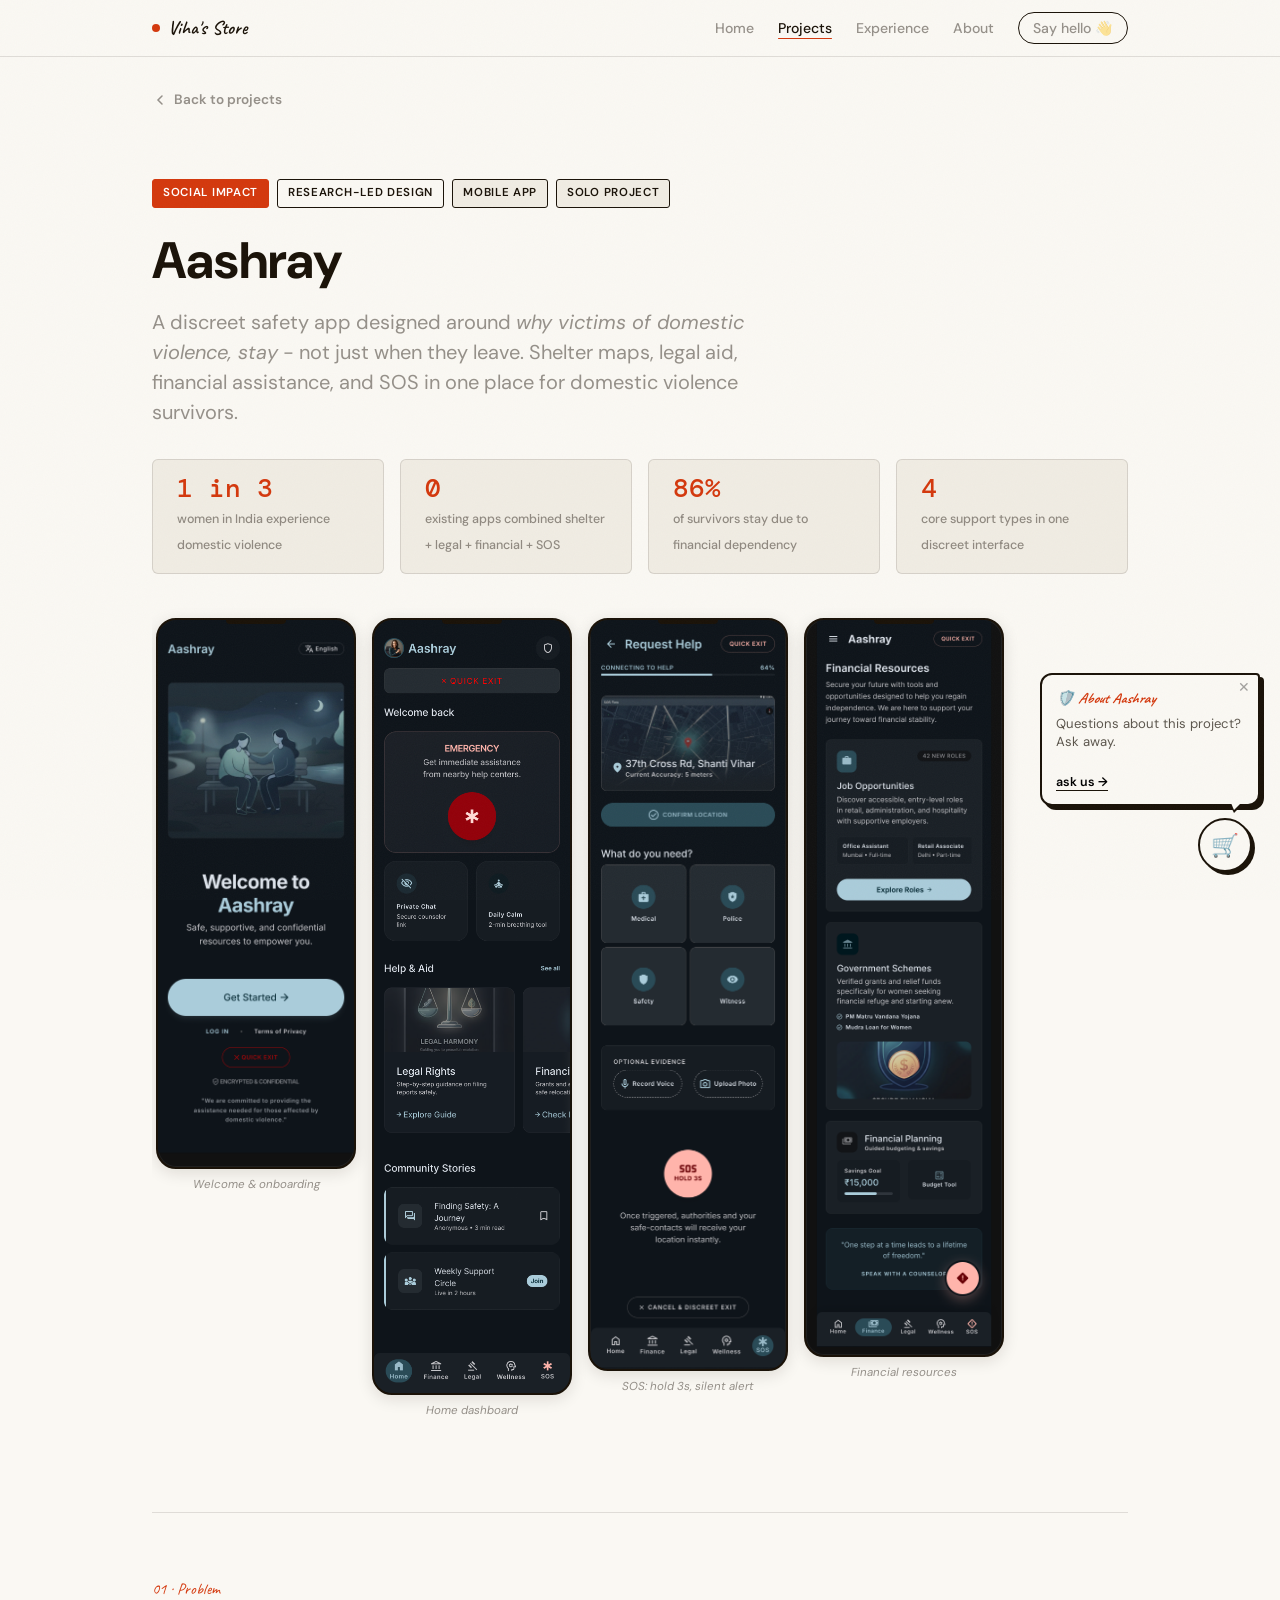
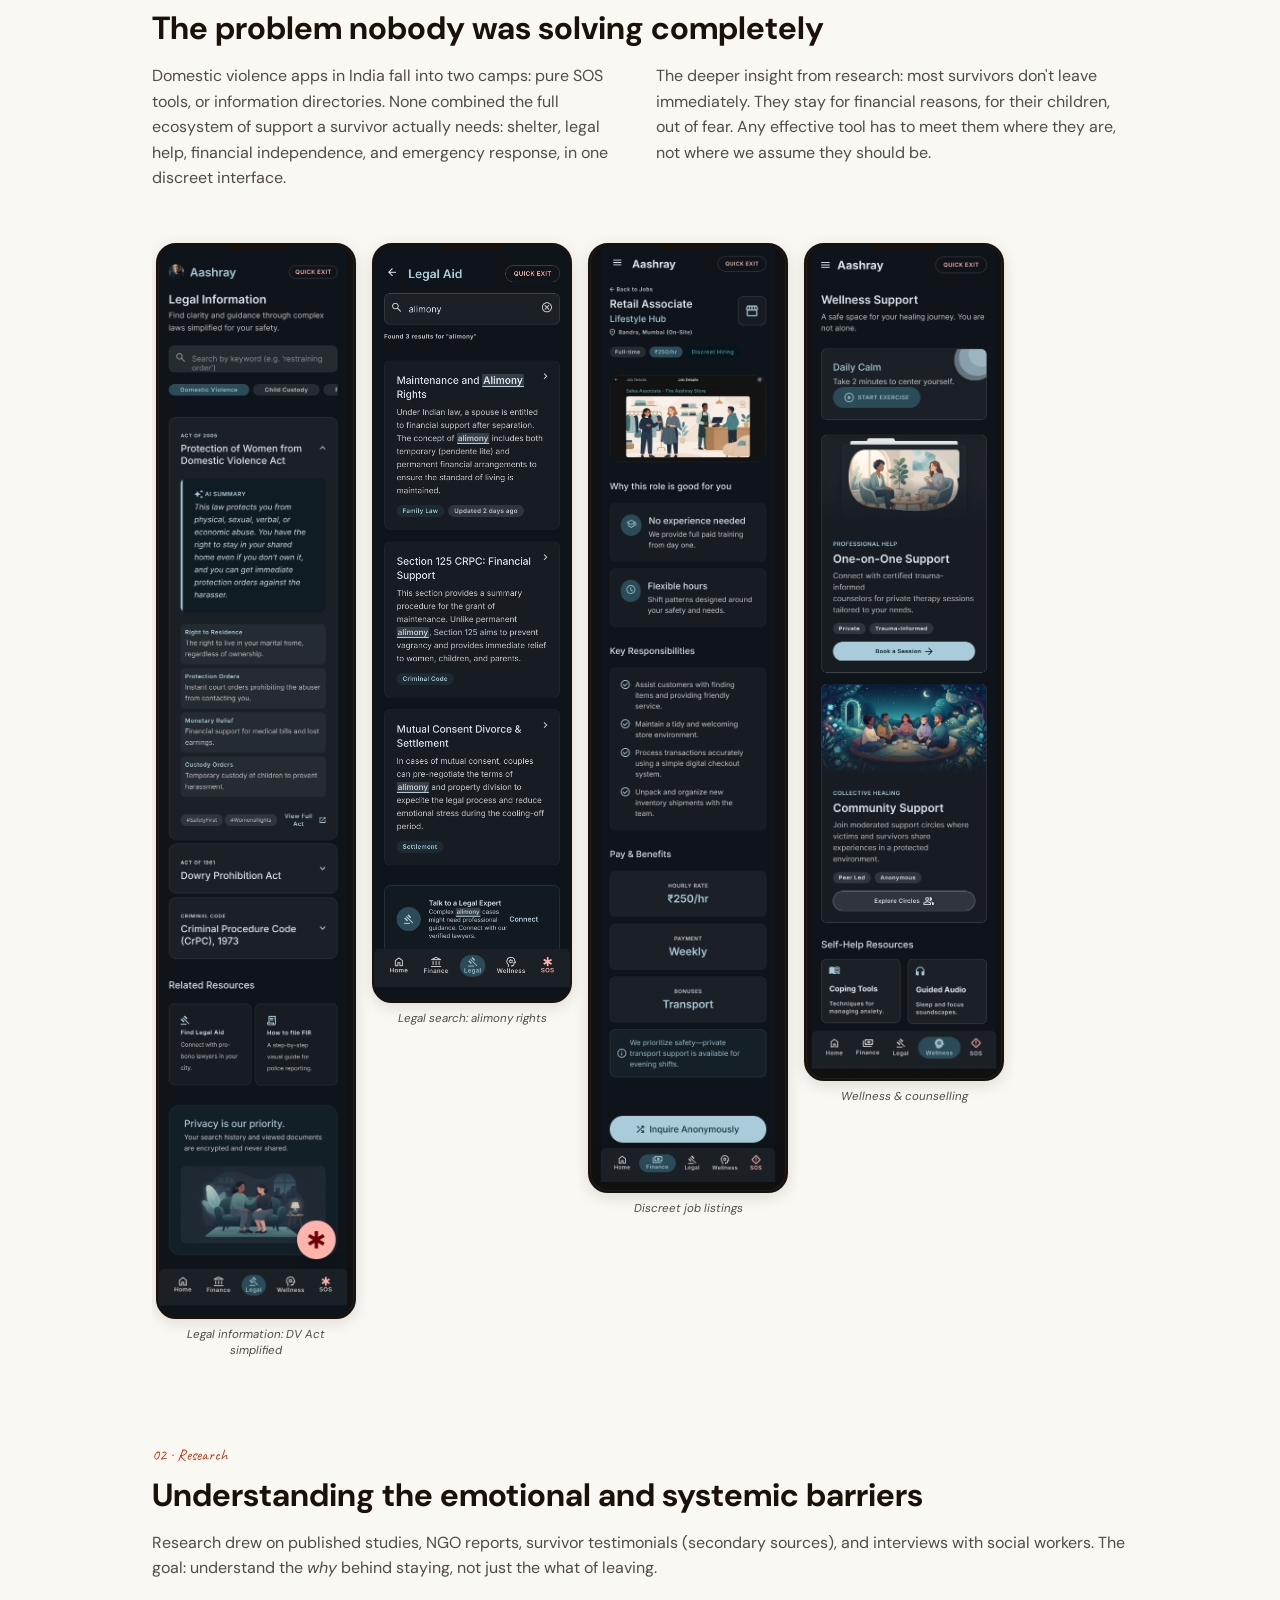
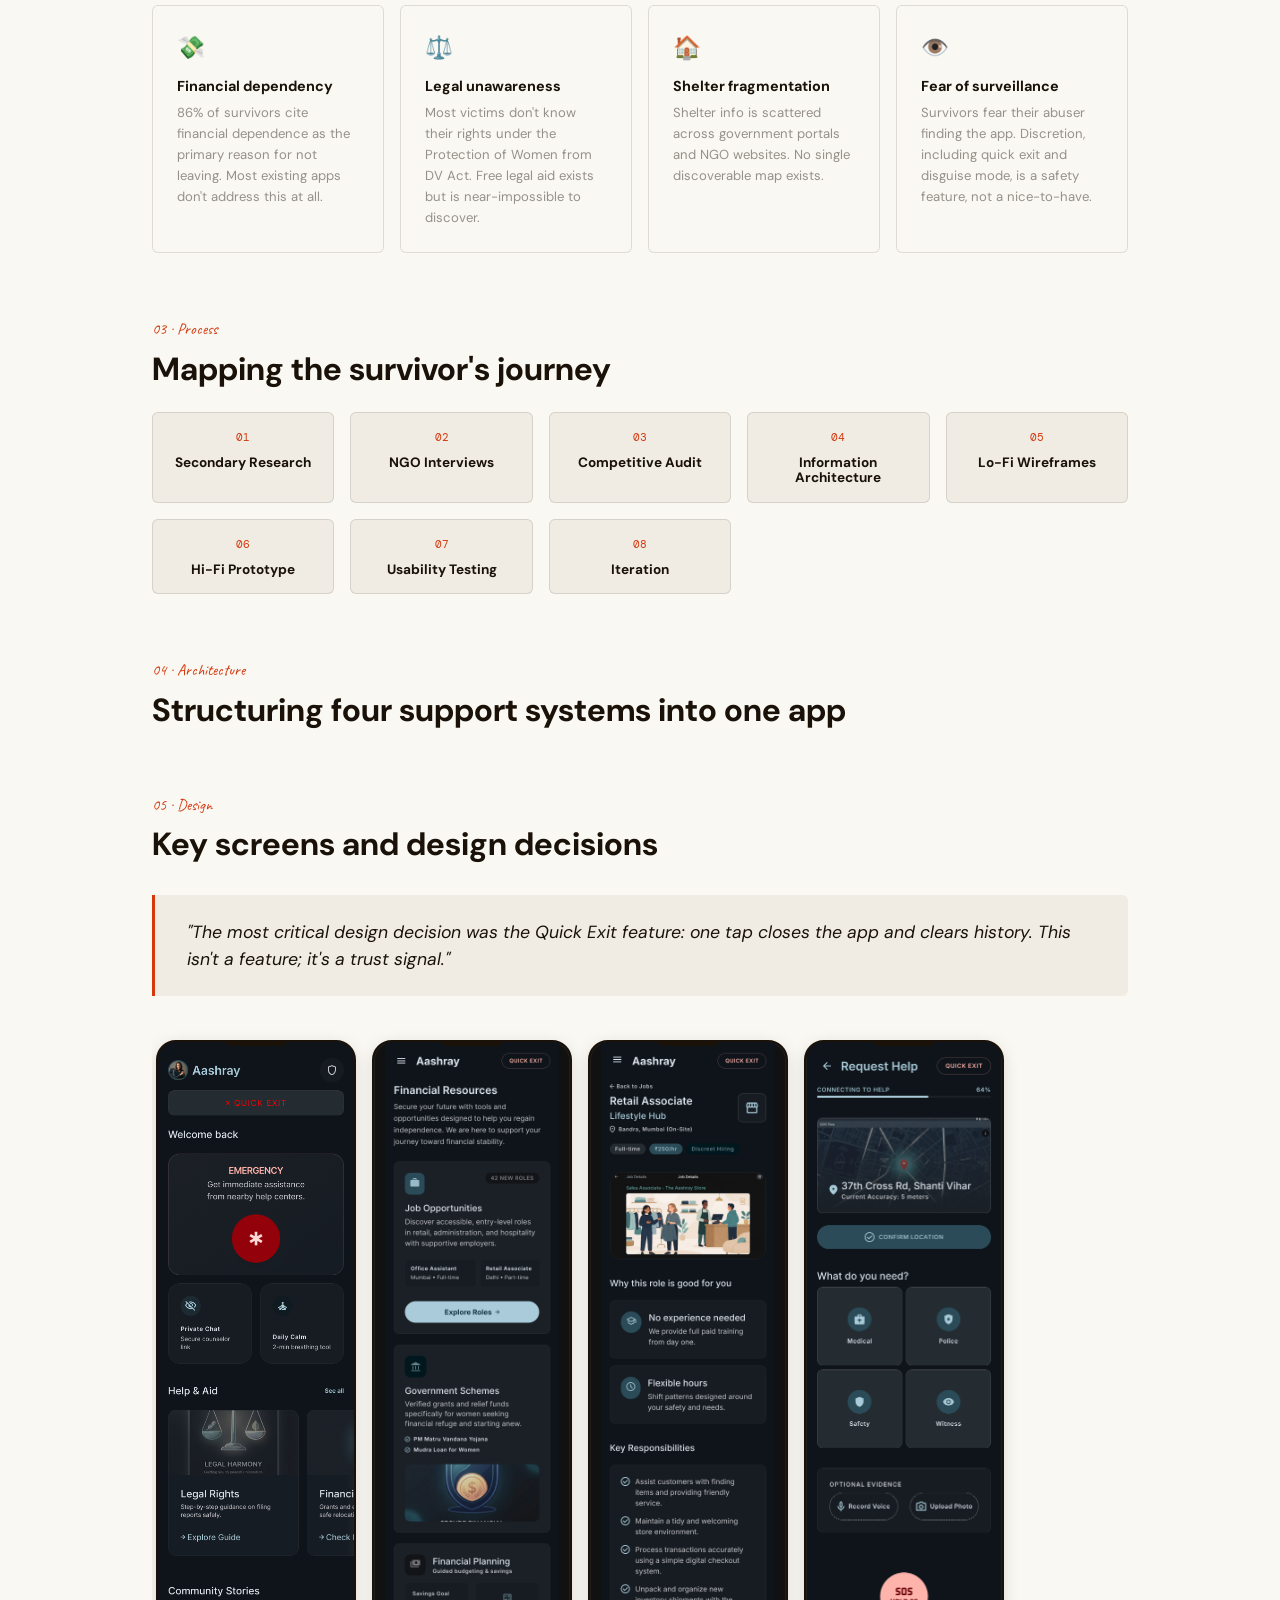
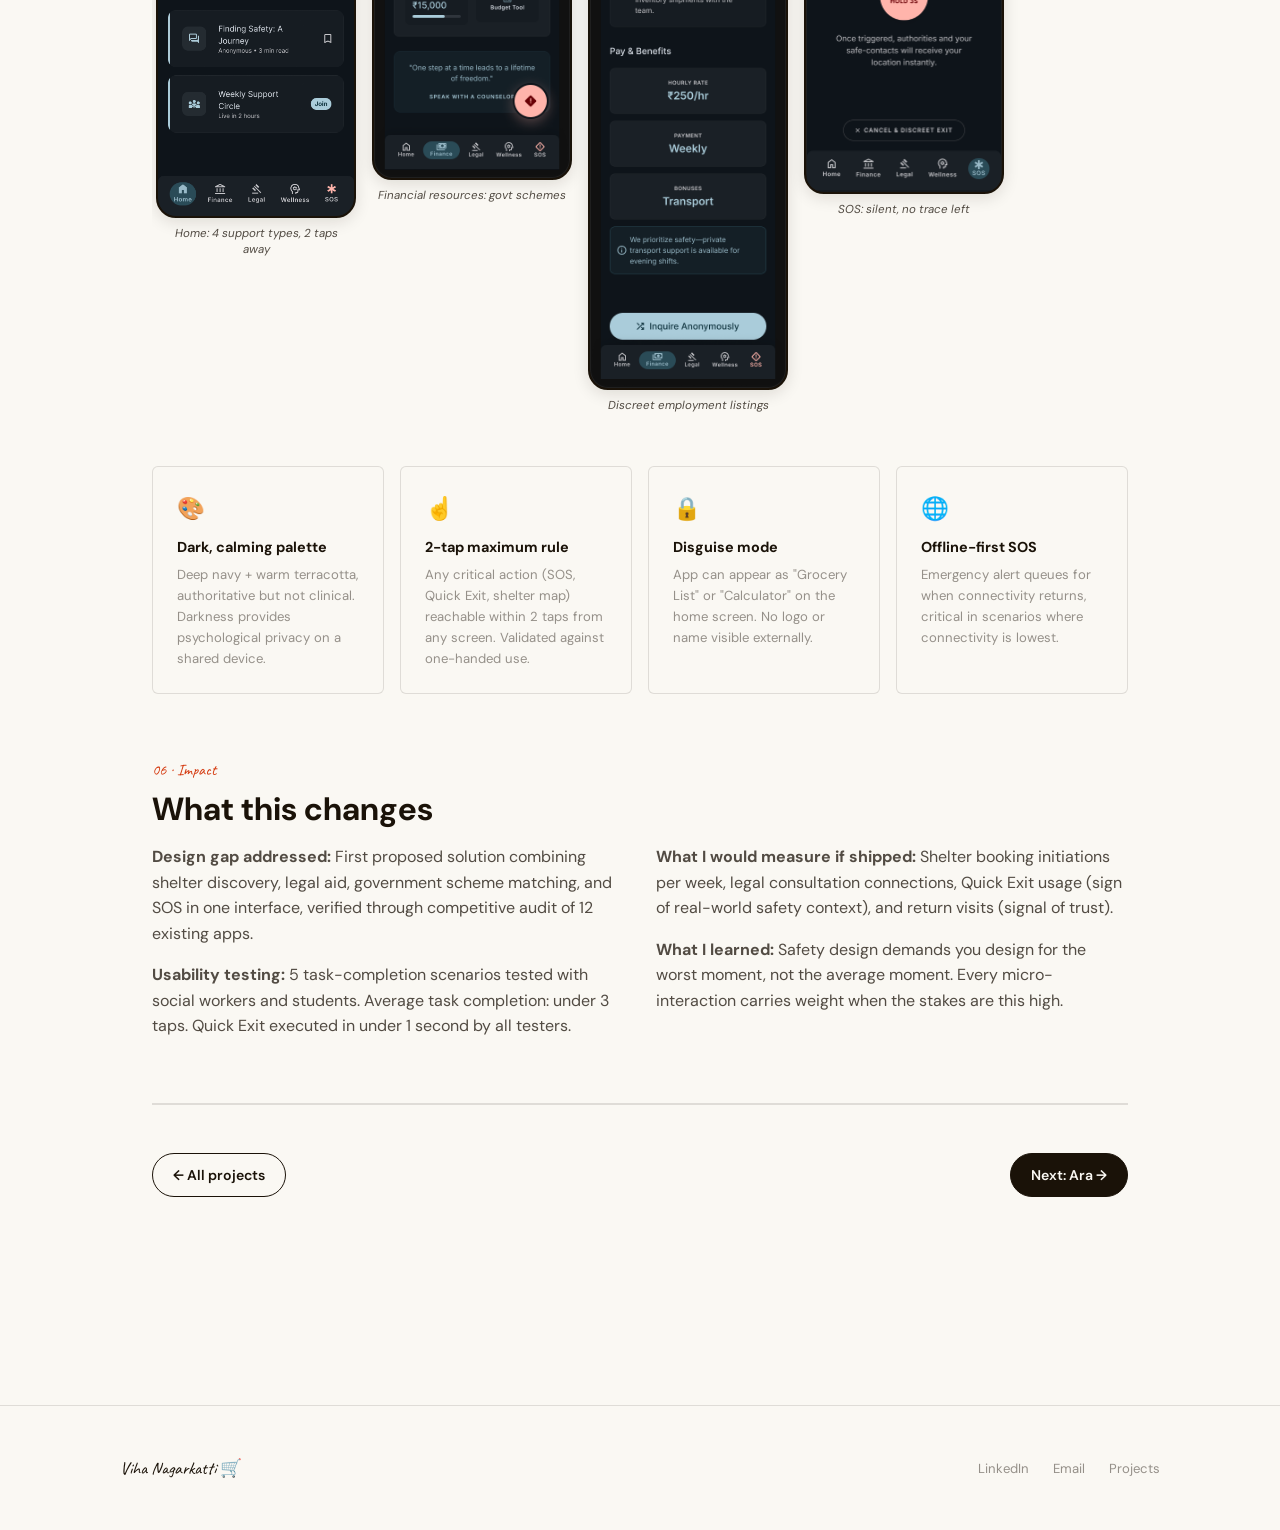
==== commit 8e46c698: "Revamp portfolio website" ====
--- a/aashray.html
+++ b/aashray.html
@@ -3,7 +3,7 @@
 <head>
   <meta charset="UTF-8" />
   <meta name="viewport" content="width=device-width, initial-scale=1.0" />
-  <title>Aashray — Viha Nagarkatti</title>
+  <title>Aashray: Viha Nagarkatti</title>
   <link rel="preconnect" href="https://fonts.googleapis.com" />
   <link rel="preconnect" href="https://fonts.gstatic.com" crossorigin />
   <link href="https://fonts.googleapis.com/css2?family=Caveat:wght@400;500;600;700&family=DM+Sans:ital,opsz,wght@0,9..40,300;0,9..40,400;0,9..40,500;0,9..40,600;0,9..40,700;1,9..40,400&family=DM+Mono:wght@400;500&display=swap" rel="stylesheet" />
@@ -90,7 +90,7 @@
       <span class="tag tag-soft">Solo Project</span>
     </div>
     <h1 class="cs-title">Aashray</h1>
-    <p class="cs-subtitle">A discreet safety app designed around <em>why victims stay</em> — not just when they leave. Shelter maps, legal aid, financial assistance, and SOS in one place for domestic violence survivors.</p>
+    <p class="cs-subtitle">A discreet safety app designed around <em>why victims of domestic violence, stay</em> - not just when they leave. Shelter maps, legal aid, financial assistance, and SOS in one place for domestic violence survivors.</p>
 
     <div class="cs-stats">
       <div class="cs-stat">
@@ -123,7 +123,7 @@
       </div>
       <div class="phone-frame">
         <div class="phone-frame-inner"><img src="assets/aashray/aashray-5.png" alt="Aashray SOS screen" /></div>
-        <p class="phone-frame-caption">SOS — hold 3s, silent alert</p>
+        <p class="phone-frame-caption">SOS: hold 3s, silent alert</p>
       </div>
       <div class="phone-frame">
         <div class="phone-frame-inner"><img src="assets/aashray/aashray-6.png" alt="Aashray financial resources" /></div>
@@ -140,18 +140,18 @@
       <span class="cs-section-label">01 · Problem</span>
       <h2>The problem nobody was solving completely</h2>
       <div class="two-col">
-        <p>Domestic violence apps in India fall into two camps: pure SOS tools, or information directories. None combined the full ecosystem of support a survivor actually needs — shelter, legal help, financial independence, and emergency response — in one discreet interface.</p>
-        <p>The deeper insight from research: most survivors don't leave immediately. They stay for financial reasons, for their children, out of fear. Any effective tool has to meet them where they are — not where we assume they should be.</p>
+        <p>Domestic violence apps in India fall into two camps: pure SOS tools, or information directories. None combined the full ecosystem of support a survivor actually needs: shelter, legal help, financial independence, and emergency response, in one discreet interface.</p>
+        <p>The deeper insight from research: most survivors don't leave immediately. They stay for financial reasons, for their children, out of fear. Any effective tool has to meet them where they are, not where we assume they should be.</p>
       </div>
 
       <div class="phone-gallery">
         <div class="phone-frame">
           <div class="phone-frame-inner"><img src="assets/aashray/aashray-3.png" alt="Aashray legal information screen" /></div>
-          <p class="phone-frame-caption">Legal information — DV Act simplified</p>
+          <p class="phone-frame-caption">Legal information: DV Act simplified</p>
         </div>
         <div class="phone-frame">
           <div class="phone-frame-inner"><img src="assets/aashray/aashray-4.png" alt="Aashray legal search" /></div>
-          <p class="phone-frame-caption">Legal search — alimony rights</p>
+          <p class="phone-frame-caption">Legal search: alimony rights</p>
         </div>
         <div class="phone-frame">
           <div class="phone-frame-inner"><img src="assets/aashray/aashray-7.png" alt="Aashray job listing" /></div>
@@ -191,7 +191,7 @@
         <div class="insight-card">
           <span class="insight-card-icon">👁️</span>
           <h4>Fear of surveillance</h4>
-          <p>Survivors fear their abuser finding the app. Discretion — quick exit, disguise mode — is a safety feature, not a nice-to-have.</p>
+          <p>Survivors fear their abuser finding the app. Discretion, including quick exit and disguise mode, is a safety feature, not a nice-to-have.</p>
         </div>
       </div>
     </div>
@@ -229,17 +229,17 @@
       <h2>Key screens and design decisions</h2>
 
       <div class="cs-quote">
-        <p>"The most critical design decision was the Quick Exit feature — one tap closes the app and clears history. This isn't a feature; it's a trust signal."</p>
+        <p>"The most critical design decision was the Quick Exit feature: one tap closes the app and clears history. This isn't a feature; it's a trust signal."</p>
       </div>
 
       <div class="phone-gallery" style="margin-top:20px;">
         <div class="phone-frame">
           <div class="phone-frame-inner"><img src="assets/aashray/aashray-2.png" alt="Aashray home dashboard" /></div>
-          <p class="phone-frame-caption">Home — 4 support types, 2 taps away</p>
+          <p class="phone-frame-caption">Home: 4 support types, 2 taps away</p>
         </div>
         <div class="phone-frame">
           <div class="phone-frame-inner"><img src="assets/aashray/aashray-6.png" alt="Financial resources" /></div>
-          <p class="phone-frame-caption">Financial resources — govt schemes</p>
+          <p class="phone-frame-caption">Financial resources: govt schemes</p>
         </div>
         <div class="phone-frame">
           <div class="phone-frame-inner"><img src="assets/aashray/aashray-7.png" alt="Discreet job listings" /></div>
@@ -247,7 +247,7 @@
         </div>
         <div class="phone-frame">
           <div class="phone-frame-inner"><img src="assets/aashray/aashray-5.png" alt="SOS screen" /></div>
-          <p class="phone-frame-caption">SOS — silent, no trace left</p>
+          <p class="phone-frame-caption">SOS: silent, no trace left</p>
         </div>
       </div>
 
@@ -255,7 +255,7 @@
         <div class="insight-card">
           <span class="insight-card-icon">🎨</span>
           <h4>Dark, calming palette</h4>
-          <p>Deep navy + warm terracotta — authoritative but not clinical. Darkness provides psychological privacy on a shared device.</p>
+          <p>Deep navy + warm terracotta, authoritative but not clinical. Darkness provides psychological privacy on a shared device.</p>
         </div>
         <div class="insight-card">
           <span class="insight-card-icon">☝️</span>
@@ -270,7 +270,7 @@
         <div class="insight-card">
           <span class="insight-card-icon">🌐</span>
           <h4>Offline-first SOS</h4>
-          <p>Emergency alert queues for when connectivity returns — critical in scenarios where connectivity is lowest.</p>
+          <p>Emergency alert queues for when connectivity returns, critical in scenarios where connectivity is lowest.</p>
         </div>
       </div>
     </div>
@@ -281,7 +281,7 @@
       <h2>What this changes</h2>
       <div class="two-col">
         <div>
-          <p><strong>Design gap addressed:</strong> First proposed solution combining shelter discovery, legal aid, government scheme matching, and SOS in one interface — verified through competitive audit of 12 existing apps.</p>
+          <p><strong>Design gap addressed:</strong> First proposed solution combining shelter discovery, legal aid, government scheme matching, and SOS in one interface, verified through competitive audit of 12 existing apps.</p>
           <p><strong>Usability testing:</strong> 5 task-completion scenarios tested with social workers and students. Average task completion: under 3 taps. Quick Exit executed in under 1 second by all testers.</p>
         </div>
         <div>
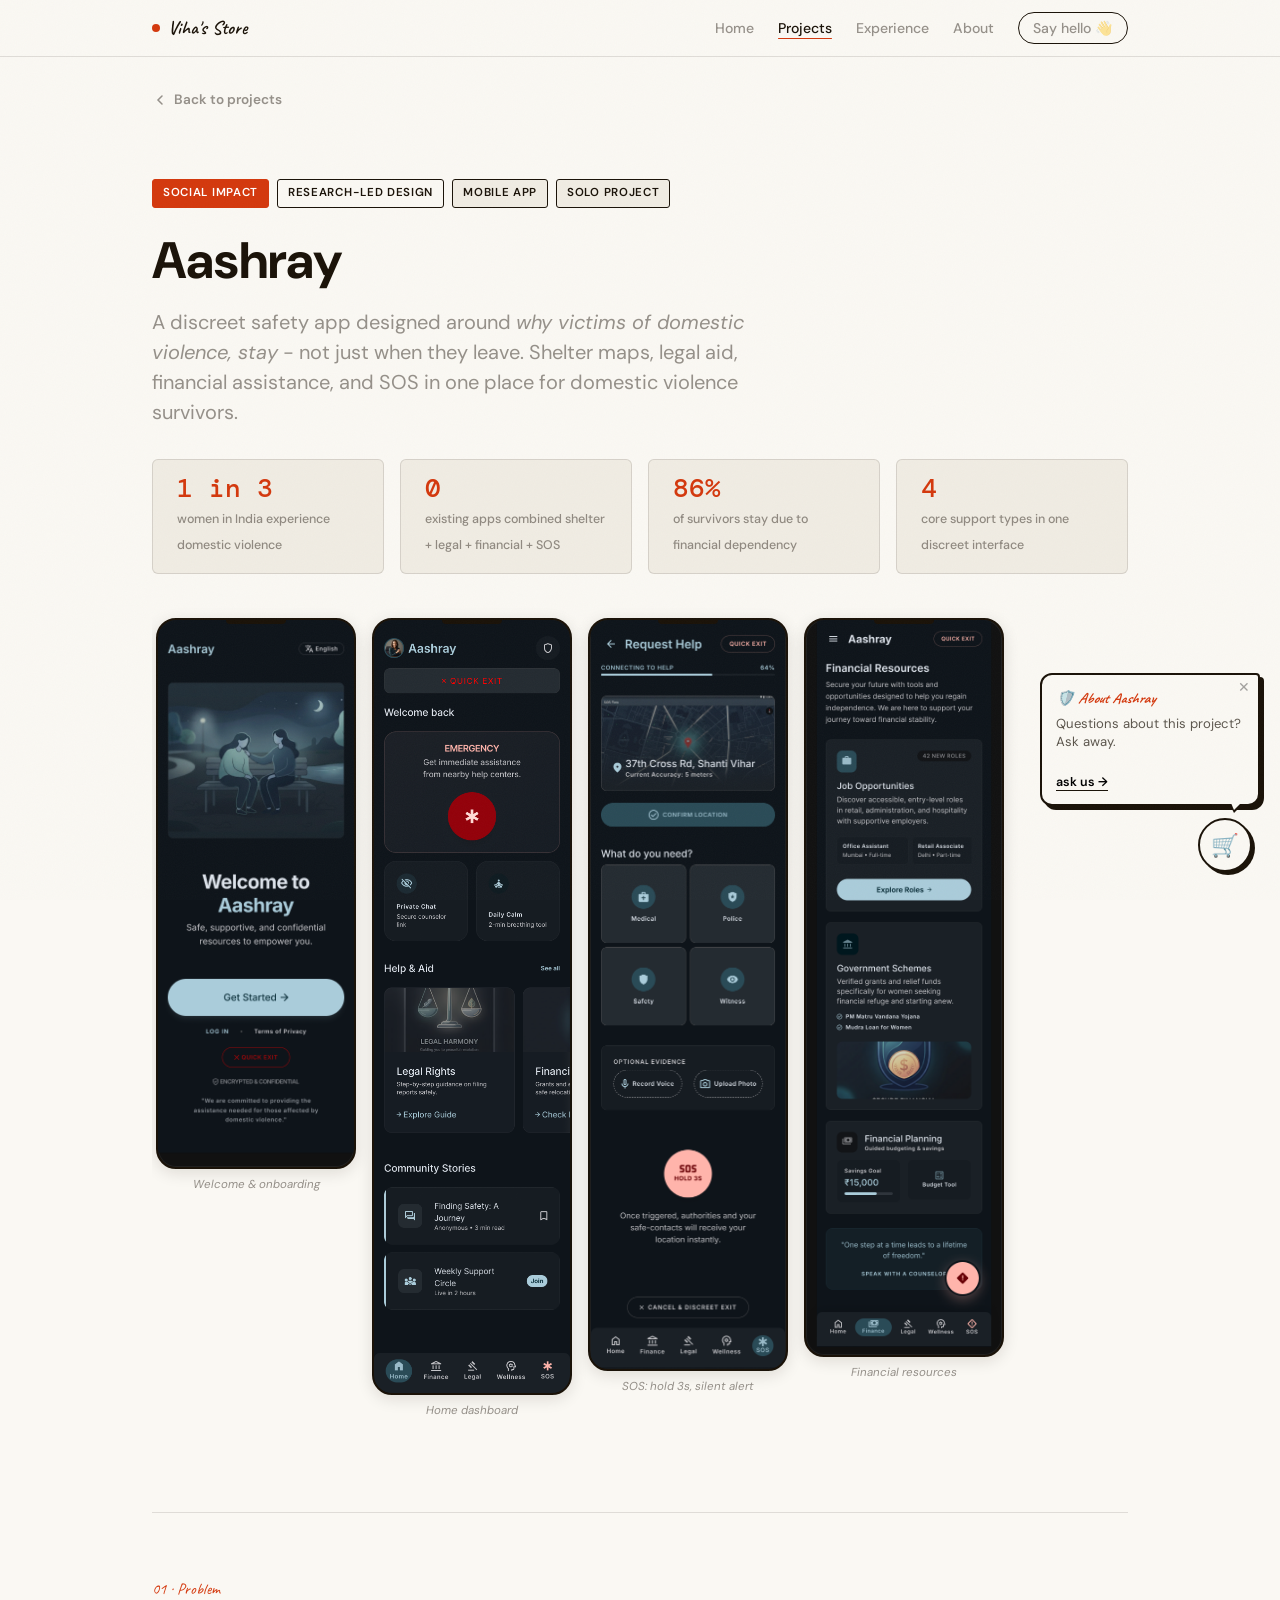
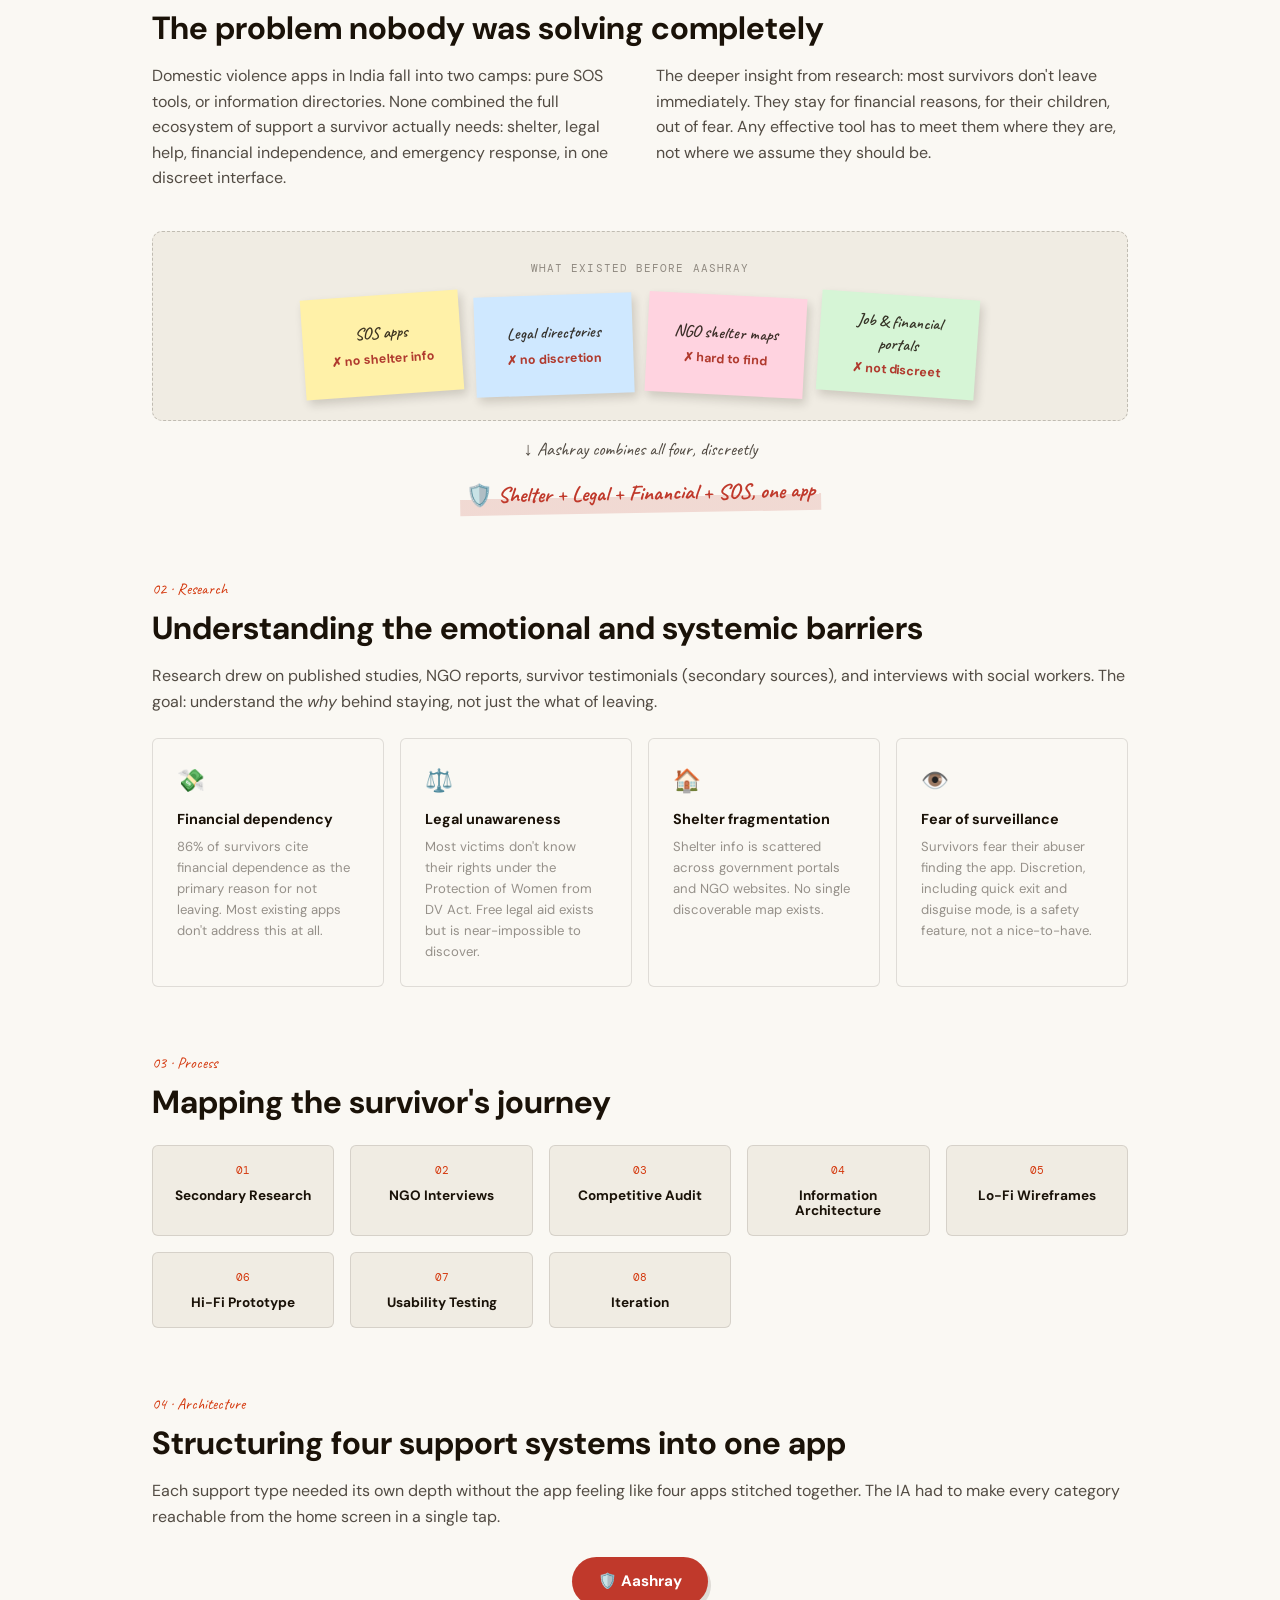
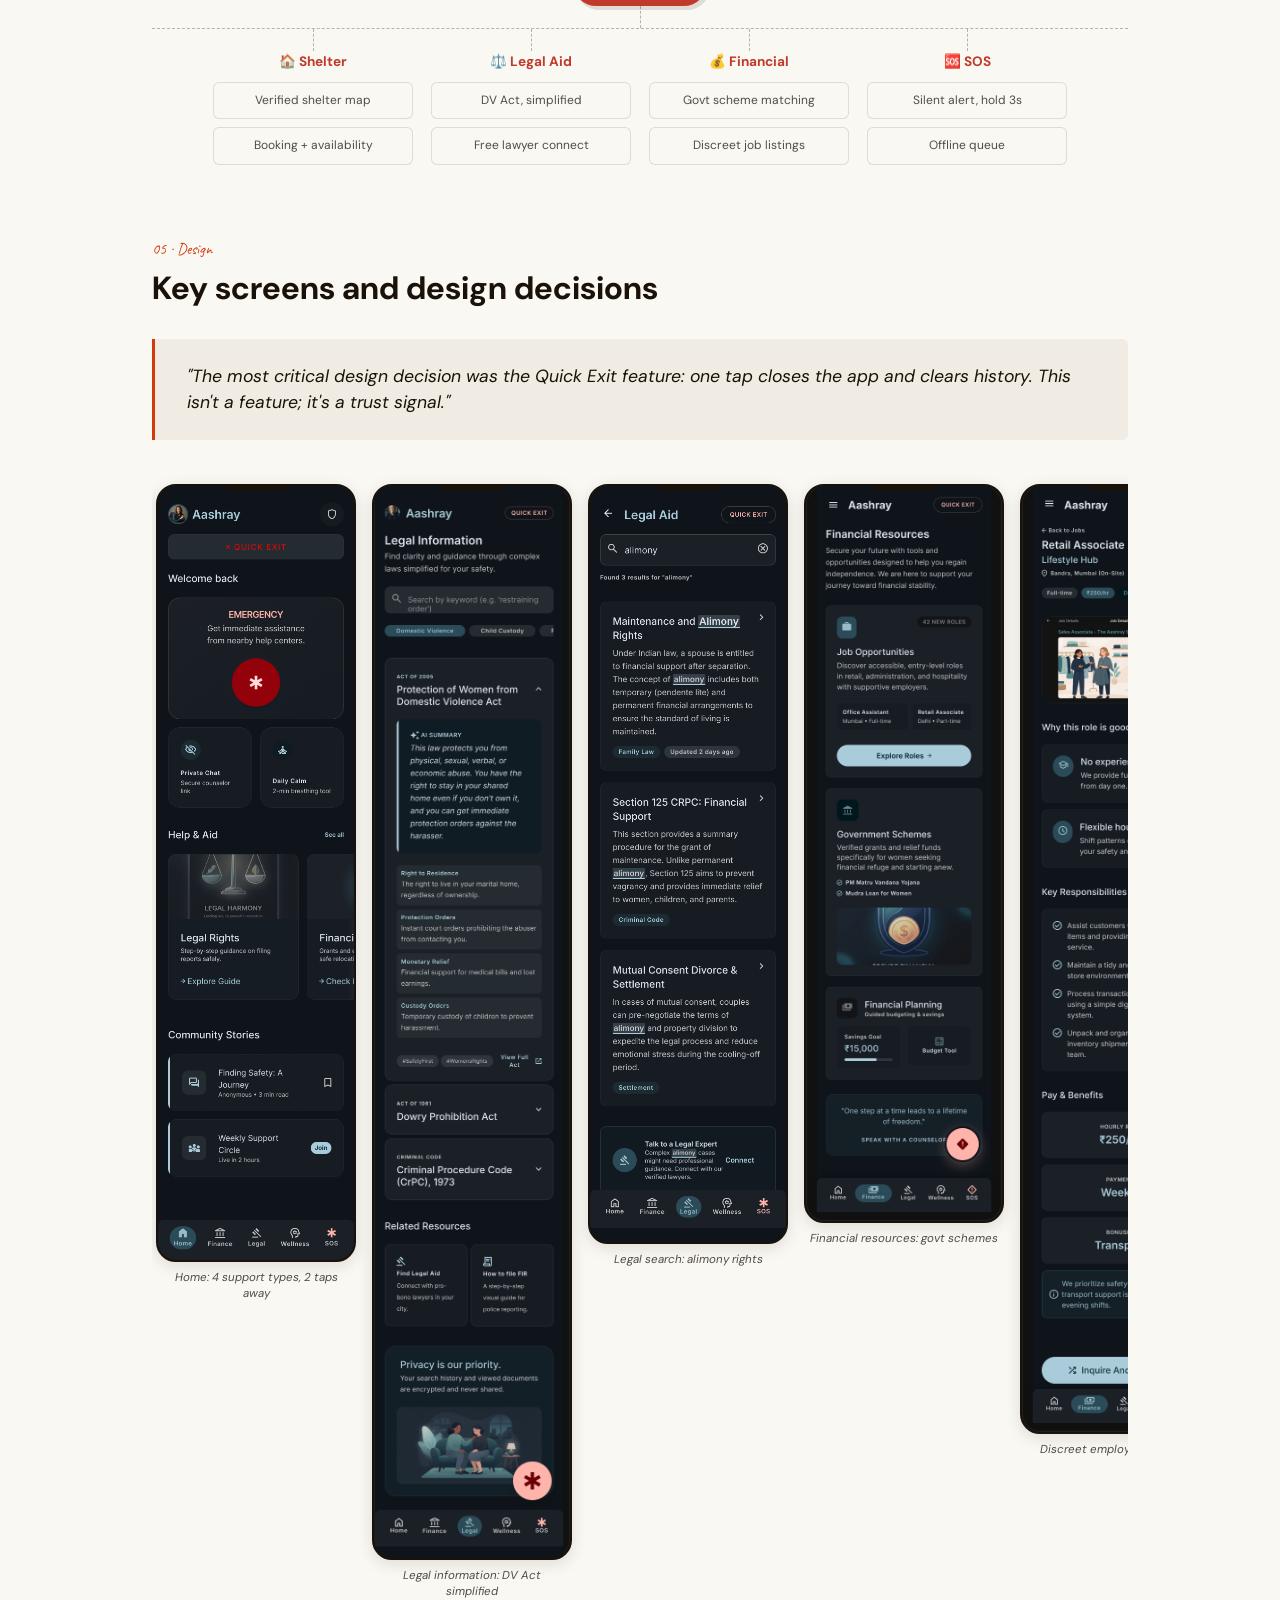
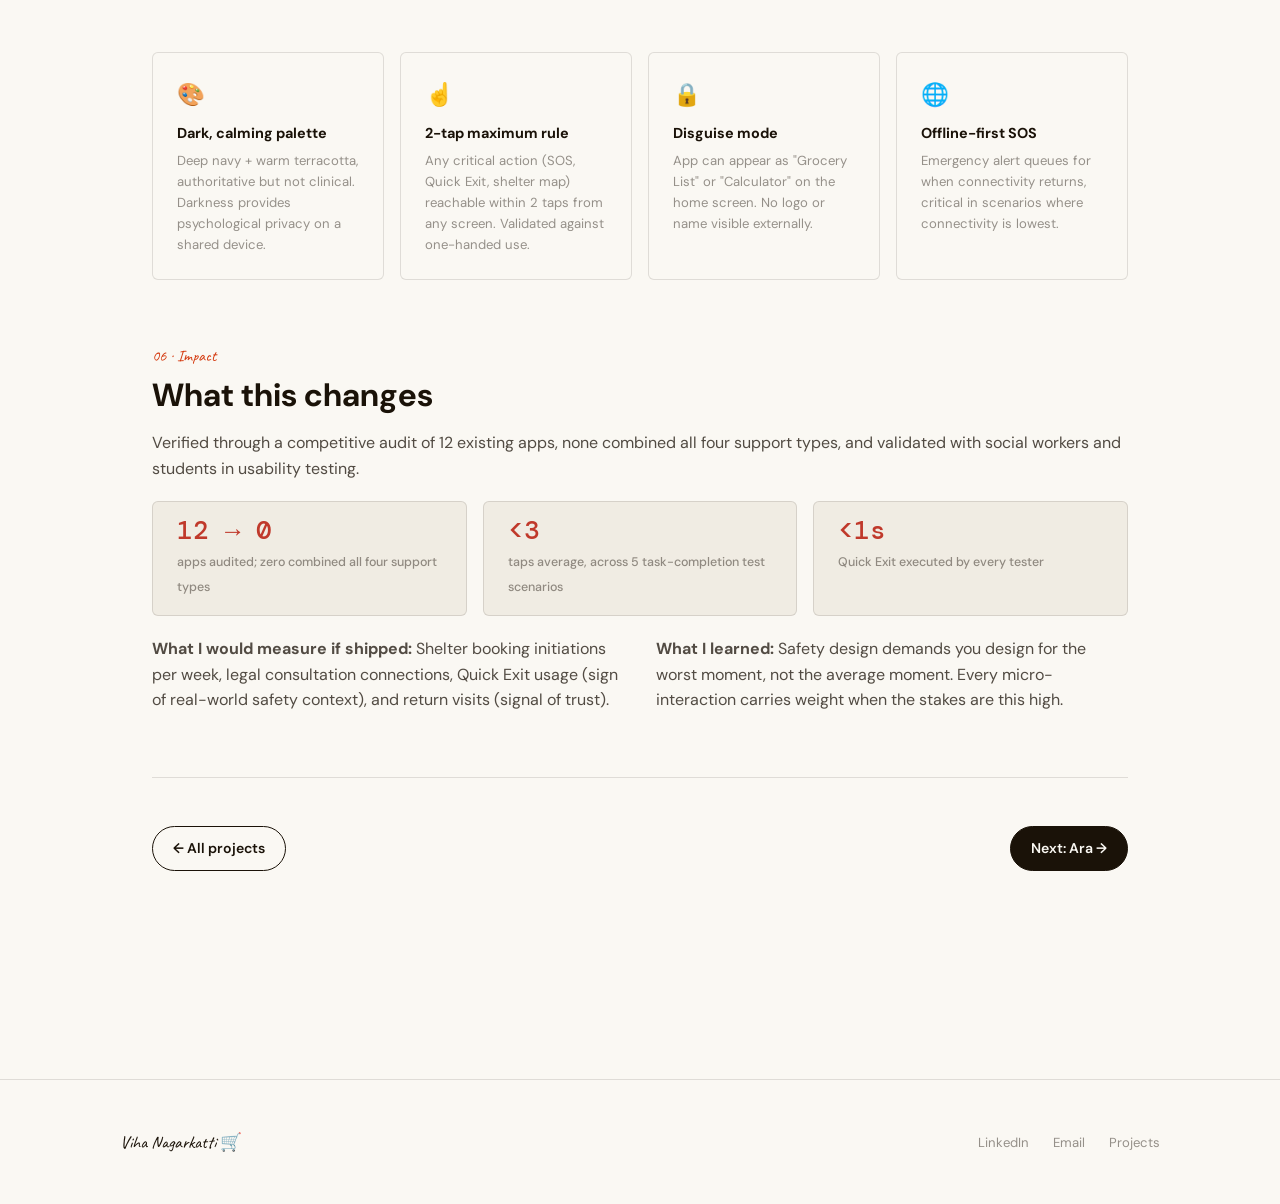
==== commit ea32ba3e: "Update portfolio" ====
--- a/aashray.html
+++ b/aashray.html
@@ -58,6 +58,114 @@
       border-top: 1px solid var(--faint);
       background: var(--shelf-bg);
     }
+
+    /* IDEATION / DESIGN-THINKING VISUALS */
+    .ideation-board {
+      background: var(--shelf-bg);
+      border: 1.5px dashed rgba(26,18,8,0.22);
+      border-radius: 10px;
+      padding: 28px 20px 24px;
+      margin: 24px 0 8px;
+    }
+    .board-label {
+      font-family: 'DM Mono', monospace;
+      font-size: 0.68rem;
+      letter-spacing: 0.1em;
+      text-transform: uppercase;
+      color: var(--mid);
+      text-align: center;
+      margin-bottom: 18px;
+    }
+    .postit-row { display: flex; flex-wrap: wrap; gap: 18px 14px; justify-content: center; }
+    .postit {
+      font-family: 'Caveat', cursive;
+      font-weight: 600;
+      font-size: 1.05rem;
+      line-height: 1.35;
+      padding: 16px 18px;
+      width: 158px;
+      min-height: 100px;
+      box-shadow: 3px 5px 10px rgba(26,18,8,0.16);
+      display: flex;
+      flex-direction: column;
+      align-items: center;
+      justify-content: center;
+      text-align: center;
+      color: rgba(26,18,8,0.85);
+      transition: transform .2s ease;
+    }
+    .postit:hover { transform: scale(1.05) rotate(0deg) !important; z-index: 2; }
+    .postit .x-mark { font-family: 'DM Sans', sans-serif; font-weight: 700; font-size: 0.78rem; color: #b03a2e; margin-top: 6px; }
+    .postit.yellow { background: #FFF1A8; transform: rotate(-4deg); }
+    .postit.pink   { background: #FFD3E0; transform: rotate(3deg); }
+    .postit.blue   { background: #CFE8FF; transform: rotate(-2deg); }
+    .postit.green  { background: #D6F5D6; transform: rotate(4deg); }
+    .board-arrow-down {
+      text-align: center;
+      font-family: 'Caveat', cursive;
+      font-size: 1.15rem;
+      color: var(--mid);
+      margin: 14px 0 4px;
+    }
+    .unified-badge {
+      display: block;
+      text-align: center;
+      margin: 10px auto 0;
+    }
+    .unified-badge span {
+      display: inline-block;
+      font-family: 'Caveat', cursive;
+      font-weight: 700;
+      font-size: 1.35rem;
+      color: var(--project-accent);
+      background: linear-gradient(to bottom, transparent 58%, rgba(192,57,43,0.16) 58%);
+      padding: 2px 6px;
+      transform: rotate(-1deg);
+    }
+
+    /* INFORMATION ARCHITECTURE MAP */
+    .ia-map { margin: 28px 0 12px; }
+    .ia-hub-wrap { display: flex; justify-content: center; }
+    .ia-hub {
+      background: var(--project-accent);
+      color: #fff;
+      font-family: 'DM Sans', sans-serif;
+      font-weight: 700;
+      font-size: 0.95rem;
+      padding: 12px 26px;
+      border-radius: 999px;
+      box-shadow: 3px 4px 0 rgba(26,18,8,0.12);
+    }
+    .ia-hub-connector { width: 0; height: 22px; border-left: 1.5px dashed rgba(26,18,8,0.3); margin: 0 auto; }
+    .ia-spine { border-top: 1.5px dashed rgba(26,18,8,0.3); }
+    .ia-branches { display: flex; flex-wrap: wrap; justify-content: center; gap: 18px; padding-top: 22px; }
+    .ia-branch { flex: 1; min-width: 150px; max-width: 200px; display: flex; flex-direction: column; align-items: center; position: relative; }
+    .ia-branch::before {
+      content: '';
+      position: absolute;
+      top: -22px; left: 50%;
+      width: 0; height: 22px;
+      border-left: 1.5px dashed rgba(26,18,8,0.3);
+    }
+    .ia-branch-head {
+      font-family: 'DM Sans', sans-serif;
+      font-weight: 700;
+      font-size: 0.85rem;
+      color: var(--project-accent);
+      margin-bottom: 10px;
+      text-align: center;
+    }
+    .ia-leaf {
+      background: var(--paper);
+      border: 1px solid var(--faint);
+      border-radius: 6px;
+      padding: 8px 12px;
+      font-size: 0.75rem;
+      color: rgba(26,18,8,0.75);
+      text-align: center;
+      margin-bottom: 8px;
+      width: 100%;
+    }
   </style>
 </head>
 <body>
@@ -144,24 +252,17 @@
         <p>The deeper insight from research: most survivors don't leave immediately. They stay for financial reasons, for their children, out of fear. Any effective tool has to meet them where they are, not where we assume they should be.</p>
       </div>
 
-      <div class="phone-gallery">
-        <div class="phone-frame">
-          <div class="phone-frame-inner"><img src="assets/aashray/aashray-3.png" alt="Aashray legal information screen" /></div>
-          <p class="phone-frame-caption">Legal information: DV Act simplified</p>
-        </div>
-        <div class="phone-frame">
-          <div class="phone-frame-inner"><img src="assets/aashray/aashray-4.png" alt="Aashray legal search" /></div>
-          <p class="phone-frame-caption">Legal search: alimony rights</p>
-        </div>
-        <div class="phone-frame">
-          <div class="phone-frame-inner"><img src="assets/aashray/aashray-7.png" alt="Aashray job listing" /></div>
-          <p class="phone-frame-caption">Discreet job listings</p>
-        </div>
-        <div class="phone-frame">
-          <div class="phone-frame-inner"><img src="assets/aashray/aashray-8.png" alt="Aashray wellness support" /></div>
-          <p class="phone-frame-caption">Wellness & counselling</p>
-        </div>
-      </div>
+      <div class="ideation-board">
+        <div class="board-label">What existed before Aashray</div>
+        <div class="postit-row">
+          <div class="postit yellow">SOS apps<span class="x-mark">✗ no shelter info</span></div>
+          <div class="postit blue">Legal directories<span class="x-mark">✗ no discretion</span></div>
+          <div class="postit pink">NGO shelter maps<span class="x-mark">✗ hard to find</span></div>
+          <div class="postit green">Job & financial portals<span class="x-mark">✗ not discreet</span></div>
+        </div>
+      </div>
+      <p class="board-arrow-down">↓ Aashray combines all four, discreetly</p>
+      <div class="unified-badge"><span>🛡️ Shelter + Legal + Financial + SOS, one app</span></div>
     </div>
 
     <!-- RESEARCH -->
@@ -219,8 +320,35 @@
     <div class="cs-section fade-up">
       <span class="cs-section-label">04 · Architecture</span>
       <h2>Structuring four support systems into one app</h2>
-
-
+      <p>Each support type needed its own depth without the app feeling like four apps stitched together. The IA had to make every category reachable from the home screen in a single tap.</p>
+
+      <div class="ia-map">
+        <div class="ia-hub-wrap"><div class="ia-hub">🛡️ Aashray</div></div>
+        <div class="ia-hub-connector"></div>
+        <div class="ia-spine"></div>
+        <div class="ia-branches">
+          <div class="ia-branch">
+            <div class="ia-branch-head">🏠 Shelter</div>
+            <div class="ia-leaf">Verified shelter map</div>
+            <div class="ia-leaf">Booking + availability</div>
+          </div>
+          <div class="ia-branch">
+            <div class="ia-branch-head">⚖️ Legal Aid</div>
+            <div class="ia-leaf">DV Act, simplified</div>
+            <div class="ia-leaf">Free lawyer connect</div>
+          </div>
+          <div class="ia-branch">
+            <div class="ia-branch-head">💰 Financial</div>
+            <div class="ia-leaf">Govt scheme matching</div>
+            <div class="ia-leaf">Discreet job listings</div>
+          </div>
+          <div class="ia-branch">
+            <div class="ia-branch-head">🆘 SOS</div>
+            <div class="ia-leaf">Silent alert, hold 3s</div>
+            <div class="ia-leaf">Offline queue</div>
+          </div>
+        </div>
+      </div>
     </div>
 
     <!-- DESIGN / SCREENS -->
@@ -238,12 +366,24 @@
           <p class="phone-frame-caption">Home: 4 support types, 2 taps away</p>
         </div>
         <div class="phone-frame">
+          <div class="phone-frame-inner"><img src="assets/aashray/aashray-3.png" alt="Aashray legal information screen" /></div>
+          <p class="phone-frame-caption">Legal information: DV Act simplified</p>
+        </div>
+        <div class="phone-frame">
+          <div class="phone-frame-inner"><img src="assets/aashray/aashray-4.png" alt="Aashray legal search" /></div>
+          <p class="phone-frame-caption">Legal search: alimony rights</p>
+        </div>
+        <div class="phone-frame">
           <div class="phone-frame-inner"><img src="assets/aashray/aashray-6.png" alt="Financial resources" /></div>
           <p class="phone-frame-caption">Financial resources: govt schemes</p>
         </div>
         <div class="phone-frame">
           <div class="phone-frame-inner"><img src="assets/aashray/aashray-7.png" alt="Discreet job listings" /></div>
           <p class="phone-frame-caption">Discreet employment listings</p>
+        </div>
+        <div class="phone-frame">
+          <div class="phone-frame-inner"><img src="assets/aashray/aashray-8.png" alt="Aashray wellness support" /></div>
+          <p class="phone-frame-caption">Wellness & counselling</p>
         </div>
         <div class="phone-frame">
           <div class="phone-frame-inner"><img src="assets/aashray/aashray-5.png" alt="SOS screen" /></div>
@@ -279,13 +419,28 @@
     <div class="cs-section fade-up">
       <span class="cs-section-label">06 · Impact</span>
       <h2>What this changes</h2>
-      <div class="two-col">
-        <div>
-          <p><strong>Design gap addressed:</strong> First proposed solution combining shelter discovery, legal aid, government scheme matching, and SOS in one interface, verified through competitive audit of 12 existing apps.</p>
-          <p><strong>Usability testing:</strong> 5 task-completion scenarios tested with social workers and students. Average task completion: under 3 taps. Quick Exit executed in under 1 second by all testers.</p>
-        </div>
+      <p>Verified through a competitive audit of 12 existing apps, none combined all four support types, and validated with social workers and students in usability testing.</p>
+
+      <div class="cs-stats" style="margin:20px 0 8px;">
+        <div class="cs-stat">
+          <span class="cs-stat-num" style="color:#c0392b;">12 → 0</span>
+          <span class="cs-stat-label">apps audited; zero combined all four support types</span>
+        </div>
+        <div class="cs-stat">
+          <span class="cs-stat-num" style="color:#c0392b;">&lt;3</span>
+          <span class="cs-stat-label">taps average, across 5 task-completion test scenarios</span>
+        </div>
+        <div class="cs-stat">
+          <span class="cs-stat-num" style="color:#c0392b;">&lt;1s</span>
+          <span class="cs-stat-label">Quick Exit executed by every tester</span>
+        </div>
+      </div>
+
+      <div class="two-col" style="margin-top:20px;">
         <div>
           <p><strong>What I would measure if shipped:</strong> Shelter booking initiations per week, legal consultation connections, Quick Exit usage (sign of real-world safety context), and return visits (signal of trust).</p>
+        </div>
+        <div>
           <p><strong>What I learned:</strong> Safety design demands you design for the worst moment, not the average moment. Every micro-interaction carries weight when the stakes are this high.</p>
         </div>
       </div>
